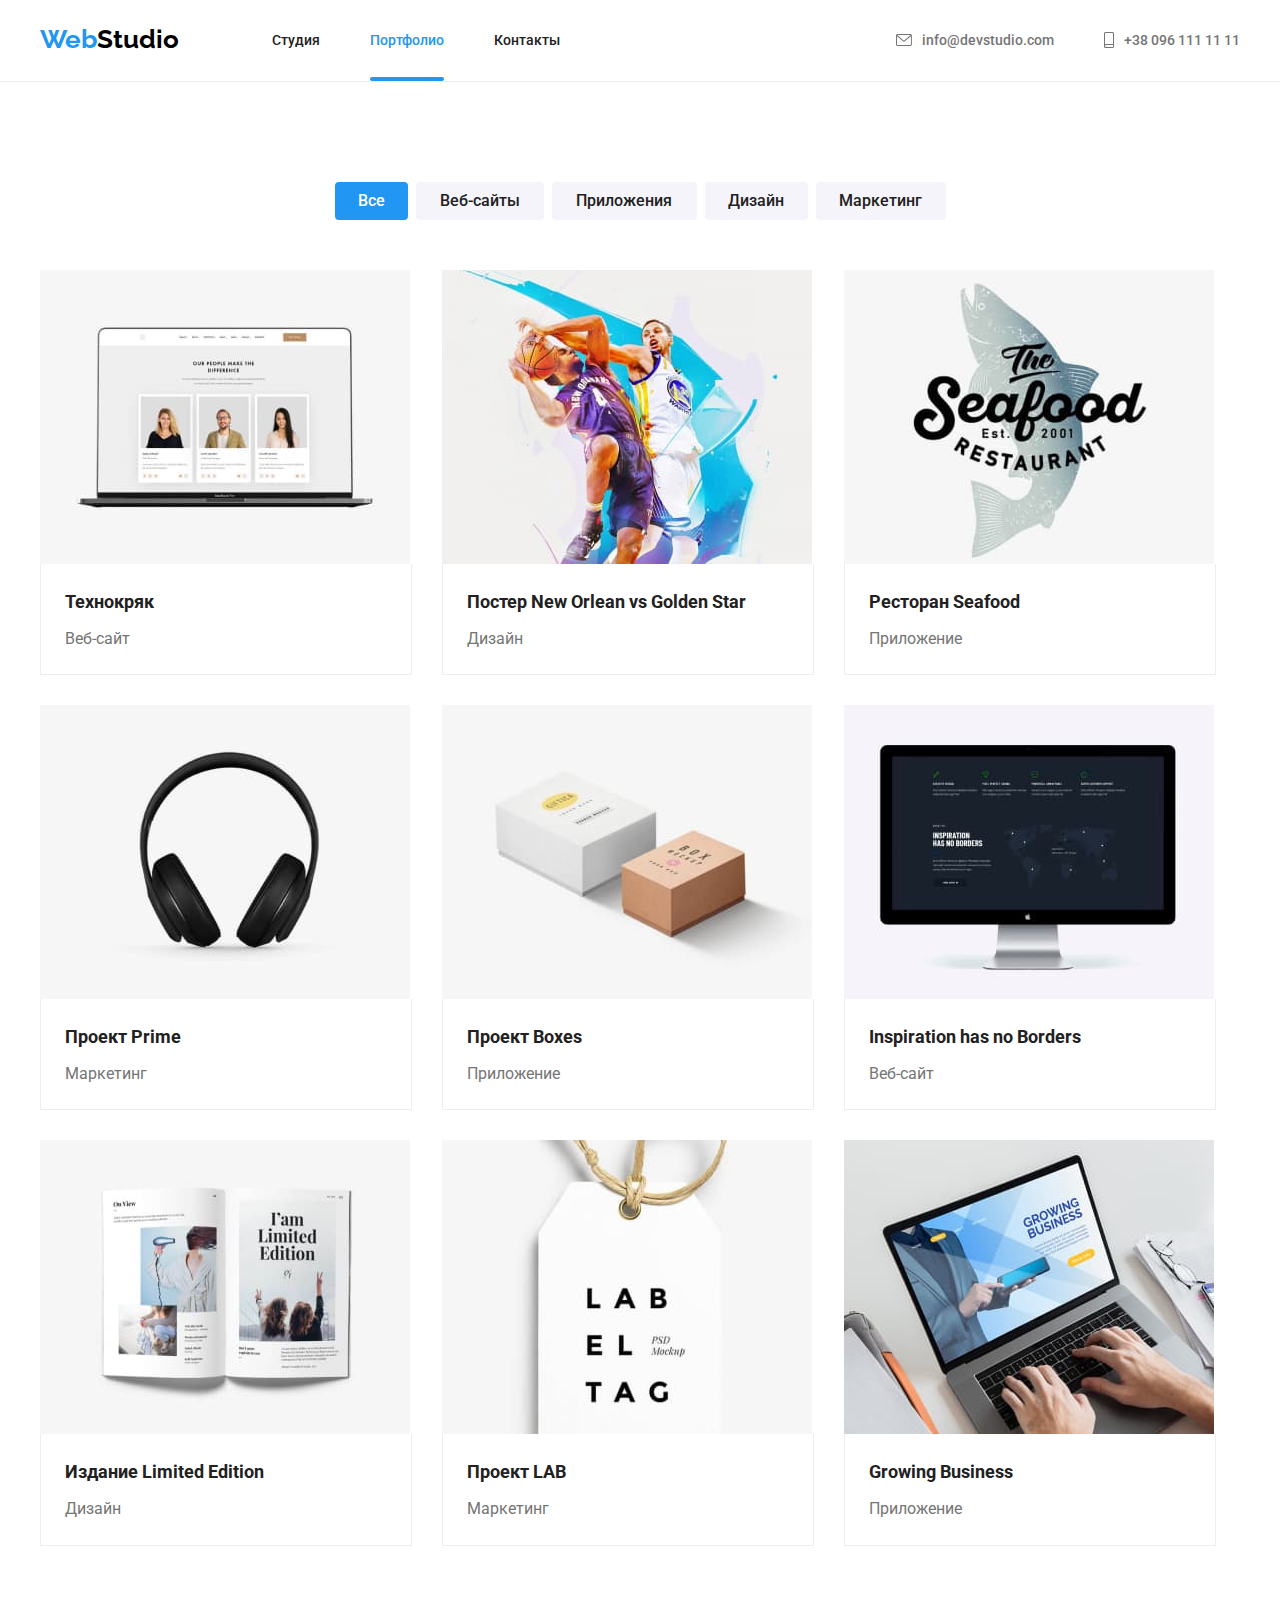
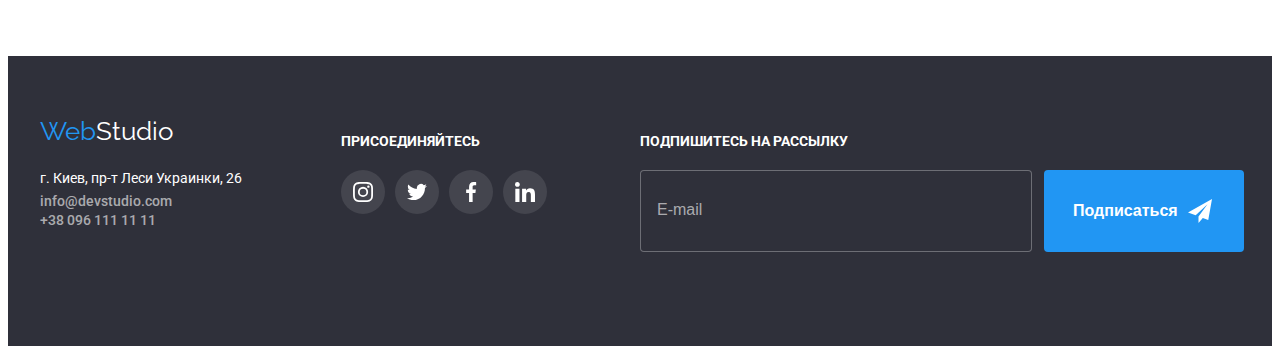
==== portfolio.html @ bb305154 "Initial commit" ====
<!DOCTYPE html>
<html lang="ru">

<head>
    <meta charset="UTF-8">
    <meta http-equiv="X-UA-Compatible" content="IE=edge">
    <meta name="viewport" content="width=device-width, initial-scale=1.0">
    <title>portfolio</title>
    <link rel="preconnect" href="https://fonts.googleapis.com">
    <link rel="preconnect" href="https://fonts.gstatic.com" crossorigin>
    <link
        href="https://fonts.googleapis.com/css2?family=Raleway:wght@700&family=Roboto:wght@400;500;700;900&display=swap"
        rel="stylesheet">
    <link rel="stylesheet" href="https://cdnjs.cloudflare.com/ajax/libs/modern-normalize/1.1.0/modern-normalize.min.css"
    integrity="sha512-wpPYUAdjBVSE4KJnH1VR1HeZfpl1ub8YT/NKx4PuQ5NmX2tKuGu6U/JRp5y+Y8XG2tV+wKQpNHVUX03MfMFn9Q=="
    crossorigin="anonymous" referrerpolicy="no-referrer" />
    <link rel="stylesheet" href="./css/style.css">
</head>


<body>
    <!--Шапка сайта-->
    <header class="heder-line">
        <div class="container header">
            <nav class="nav">
                <a href="index.html" class="logo" lang="en">Web<span class="text-logo">Studio</span></a>
                <ul class="site-nav list">
                    <li class="site"> <a href="./index.html" class="link-site ">Студия</a></li>
                    <li class="site"> <a href="./portfolio.html" class="link-site current">Портфолио</a></li>
                    <li class="site"> <a href="./contact.html" class="link-site">Контакты</a></li>
                </ul>
            </nav>

            <ul class="auth-nav list">
                <li class="site">
                    <a href="mailto:info@devstudio.com" class="link-auth">
                        <svg class="mail-icon" width="16" height="12">
                            <use href="./img/sprite.svg#icon-envelope"></use>
                        </svg> info@devstudio.com
                    </a>
                </li>

                <li class="site">
                    <a href="tell:+380961111111" class="link-auth">
                        <svg class="tell-icon" width="10" height="16">
                            <use href="./img/sprite.svg#icon-smartphone"></use>
                        </svg>
                        +38 096 111 11 11
                    </a>
                </li>
            </ul>
        </div>
    </header>

    <!--Портфолио--> 
    
        <section class=" portfolio">
            <div class="container">
            <h1 hidden>Портфолио</h1>
        
            <!--Фильтр-->
            <ul class="filter">
                <li class="filter-button"><button type="button" class="button-all current">Все</button></li>
                <li class="filter-button"><button type="button" class="button-site">Веб-сайты</button></li>
                <li class="filter-button"><button type="button" class="button-app">Приложения</button></li>
                <li class="filter-button"><button type="button" class="button-desighn">Дизайн</button></li>
                <li class="filter-button"><button type="button" class="button-marketing">Маркетинг</button></li>
            </ul>
            <!--Сайты-->
            <ul class="cards">

                <li class="cards-item">
                    <a href="" class="cards-link">
                        <div class="image-box">
                            <img src="img/img1.jpg" alt="img1" width="370" height="294">
                            <div class="cards-content">
                                <p class="cards-text">Ресурс предлагает комплексные предложения с разным уровнем функционала и сервисов. Все это позволит посетителю получить
                                исчерпывающие сведения о компании или частном лице</p>
                            </div>
                        </div>
                        
                        <div class="border">
                            <div class="text-portfolio">
                                <h2 class="name-portfolio">Технокряк</h2>
                                <p class="work-portfolio">Веб-сайт</p>
                            </div>
                        </div>
                    </a>
                </li>
        
                <li class="cards-item">
                    <a href="" class="cards-link">
                        <div class="image-box">
                            <img src="img/img2.jpg" alt="img2" width="370" height="294">
                            <div class="cards-content">
                                <p class="cards-text">Ресурс предлагает комплексные предложения с разным уровнем функционала и сервисов. Все это позволит посетителю получить
                                исчерпывающие сведения о компании или частном лице.</p>
                            </div>
                        </div>
                        
                        <div class="border">
                            <div class="text-portfolio">
                                <h2 class="name-portfolio">Постер <span lang="en">New Orlean vs Golden Star</span></h2>
                                <p class="work-portfolio">Дизайн</p>
                            </div>
                        </div>
                    </a>
                </li>
        
                <li class="cards-item">
                    <a href="" class="cards-link">
                        <div class="image-box">
                            <img src="img/img3.jpg" alt="img3" width="370" height="294">
                            <div class="cards-content">
                                <p class="cards-text">Ресурс предлагает комплексные предложения с разным уровнем функционала и сервисов. Все это позволит посетителю получить
                                исчерпывающие сведения о компании или частном лице.</p>
                            </div>
                        </div>
                        
                        <div class="border">
                            <div class="text-portfolio">
                                <h2 class="name-portfolio">Ресторан <span lang="en">Seafood</span> </h2>
                                <p class="work-portfolio">Приложение</p>
                            </div>
                        </div>
                    </a>
                </li>
        
                <li class="cards-item">
                    <a href="" class="cards-link">
                        <div class="image-box">
                            <img src="img/img4.jpg" alt="img4" width="370" height="294">
                            <div class="cards-content">
                                <p class="cards-text">Ресурс предлагает комплексные предложения с разным уровнем функционала и сервисов. Все это позволит посетителю получить
                                исчерпывающие сведения о компании или частном лице.</p>
                            </div>
                        </div>
                        
                        <div class="border">
                            <div class="text-portfolio">
                                <h2 class="name-portfolio">Проект <span lang="en">Prime</span> </h2>
                                <p class="work-portfolio">Маркетинг</p>
                            </div>
                        </div>
                    </a>
                </li>
        
                <li class="cards-item">
                    <a href="" class="cards-link">
                        <div class="image-box">
                            <img src="img/img5.jpg" alt="img5" width="370" height="294">
                            <div class="cards-content">
                                <p class="cards-text">Ресурс предлагает комплексные предложения с разным уровнем функционала и сервисов. Все это позволит посетителю получить
                                исчерпывающие сведения о компании или частном лице.</p>
                            </div>
                        </div>
                        
                        <div class="border">
                            <div class="text-portfolio">
                                <h2 class="name-portfolio">Проект <span lang="en">Boxes</span> </h2>
                                <p class="work-portfolio">Приложение</p>
                            </div>
                        </div>
                    </a>
                </li>
        
                <li class="cards-item">
                    <a href="" class="cards-link">
                        <div class="image-box">
                            <img src="img/img6.jpg" alt="img6" width="370" height="294">
                            <div class="cards-content">
                                <p class="cards-text">Ресурс предлагает комплексные предложения с разным уровнем функционала и сервисов. Все это позволит посетителю получить
                                исчерпывающие сведения о компании или частном лице.</p>
                            </div>
                        </div>
                        
                        <div class="border">
                            <div class="text-portfolio">
                                <h2 class="name-portfolio" lang="en">Inspiration has no Borders</h2>
                                <p class="work-portfolio">Веб-сайт</p>
                            </div>
                        </div>
                    </a>
                </li>
        
                <li class="cards-item">
                    <a href="" class="cards-link">
                        <div class="image-box">
                            <img src="img/img7.jpg" alt="img7" width="370" height="294">
                            <div class="cards-content">
                                <p class="cards-text">Ресурс предлагает комплексные предложения с разным уровнем функционала и сервисов. Все это позволит посетителю получить
                                исчерпывающие сведения о компании или частном лице.</p>
                            </div>
                        </div>
                        
                        <div class="border">
                            <div class="text-portfolio">
                                <h2 class="name-portfolio">Издание <span lang="en">Limited Edition</span> </h2>
                                <p class="work-portfolio">Дизайн</p>
                            </div>
                        </div>
                    </a>
                </li>
        
                <li class="cards-item">
                    <a href="" class="cards-link">
                        <div class="image-box">
                            <img src="img/img8.jpg" alt="img8" width="370" height="294">
                            <div class="cards-content">
                                <p class="cards-text">Ресурс предлагает комплексные предложения с разным уровнем функционала и сервисов. Все это позволит посетителю получить
                                исчерпывающие сведения о компании или частном лице.</p>
                            </div>
                        </div>
                        
                        <div class="border">
                            <div class="text-portfolio">
                                <h2 class="name-portfolio">Проект <span lang="en">LAB</span></h2>
                                <p class="work-portfolio">Маркетинг</p>
                            </div>
                        </div>
                    </a>
                </li>
        
                <li class="cards-item">
                    <a href="" class="cards-link">
                        <div class="image-box">
                            <img src="img/img9.jpg" alt="img9" width="370" height="294">
                            <div class="cards-content">
                                <p class="cards-text">Ресурс предлагает комплексные предложения с разным уровнем функционала и сервисов. Все это позволит посетителю получить
                                исчерпывающие сведения о компании или частном лице.</p>
                            </div>
                        </div>
                        
                        <div class="border">
                            <div class="text-portfolio">
                                <h2 class="name-portfolio" lang="en">Growing Business</h2>
                                <p class="work-portfolio">Приложение</p>
                            </div>
                        </div>
                    </a>
                </li>

            </ul>
            
            </div>
        </section>
    
    


    <!--Футер-->
    <footer class="footer">
        <div class="container footer-element">
    
            <div>
                <a href="index.html" class="logo-footer" lang="en">Web<span class="text-logo2">Studio</span></a>
    
                <address class="addres">
                    <p class="address-text">г. Киев, пр-т Леси Украинки, 26</p>
                    <ul class="addres-link">
                        <li class="link-mail">
                            <a href="mailto:info@devstudio.com" class="link-footer">info@devstudio.com</a>
                        </li>
                        <li class="link-tell">
                            <a href="tell:+380961111111" class="link-footer">+38 096 111 11 11</a>
                        </li>
                    </ul>
                </address>
            </div>
    
            <div class="footer-box">
    
                <h2 class="Box-title">ПРИСОЕДИНЯЙТЕСЬ</h2>
    
                <ul class="footer-list">
    
                    <li class="footer-element">
                        <a href="" class="box-link">
                            <svg class="icon-box" width="20" height="20">
                                <use href="./img/sprite.svg#icon-instagram"></use>
                            </svg>
                        </a>
                    </li>
    
                    <li class="footer-element">
                        <a href="" class="box-link">
                            <svg class="icon-box" width="20" height="20">
                                <use href="./img/sprite.svg#icon-twitter"></use>
                            </svg>
                        </a>
                    </li>
    
                    <li class="footer-element">
                        <a href="" class="box-link">
                            <svg class="icon-box" width="20" height="20">
                                <use href="./img/sprite.svg#icon-facebook"></use>
                            </svg>
                        </a>
                    </li>
    
                    <li class="footer-element">
                        <a href="" class="box-link">
                            <svg class="icon-box" width="20" height="20">
                                <use href="./img/sprite.svg#icon-linkedin"></use>
                            </svg>
                        </a>
                    </li>
    
                </ul>
    
            </div>
    
            <div class="footer-subscription">
                <h2 class="subscription-title">ПОДПИШИТЕСЬ НА РАССЫЛКУ</h2>
                <div class="subscription-email">
                    <input type="text" name="email" placeholder="E-mail" class="subscription-input">
                    <button type="button" class="subscription-button">Подписаться
                        <svg class="subscription-icon" width="24" height="24">
                            <use href="./img/sprite2.svg#icon-icon-send"></use>
                        </svg>
                    </button>
                </div>
    
            </div>
    
        </div>
    
    
    </footer>
</body>

</html>
---- css/style.css ----
:root {
    --primary-text-color: #212121;
    --text-color: #757575;
    --accent-color: #2196F3;
    --primari-white-color: #ffffff;
}


body {
    background-color: var(--primari-white-color);
    font-family: 'Roboto', sans-serif;
    padding-top: 80px;
}

li {
    list-style-type: none;
}

a {
    text-decoration: none;
}

.list {
    padding: 0px;
    margin: 0px;
}

/*Шапка сайта*/

.heder-line {
    position: fixed;
    width: 100%;
    background-color: #ffffff;
    border-bottom: 1px solid #ECECEC;
    top: 0px;
    left: 0px;
z-index: 9;
}

.header {
    display: flex;
    align-items: center;
    
}

.nav {
    display: flex;
}

.logo {
    color: var(--accent-color);
    font-family: 'Raleway', sans-serif;
    font-weight: 700;
    font-size: 26px;
    line-height: 1.2;
    padding-top: 24px;
    padding-bottom: 25px;
    }

.text-logo {
    color: black;
}



.site-nav .link-site.current {
    color: var(--accent-color);
}

.site-nav .current::after {
    content:"";
    position: absolute;
    display: block;
    width: 100%;
    height: 4px;
    background-color: var(--accent-color);
    border-radius: 2px;
    left: 0px;
    bottom: 0px;
}

.site {
    position: relative;
}

.site-nav {
    display: flex;
    margin-left: 93px;
}

.site-nav .site + .site {
    margin-left: 50px;
}

.link-auth:hover,
.link-site:hover {
    color: var(--accent-color);
    fill: #2196F3;

}


.link-site:focus,
.link-auth:focus {
    color: var(--accent-color);
    fill: #2196F3;
}

.link-site {
    display: block;
    color: var(--primary-text-color);
    font-weight: 500;
    font-size: 14px;
    line-height: 1.2;
    padding-top: 32px;
    padding-bottom: 32px;
    transition-property: color, fill;
    transition-duration: 250ms;
    transition-timing-function: cubic-bezier(0.4, 0, 0.2, 1);


}

.auth-nav {
    display: flex;
    margin-left: auto;
}

.auth-nav .site + .site {
    margin-left: 50px;
}

.mail-icon {
    margin-right: 10px; 
    fill: currentColor;
}

.tell-icon {
    margin-right: 10px;
    fill: currentColor;
}


.link-auth {
    display: inline-flex;
    align-items: center;
    color: var(--text-color);
    font-weight: 500;
    font-size: 14px;
    line-height: 1.2;
    padding-top: 32px;
    padding-bottom: 32px;
    fill: #757575;
    transition-property: color;
    transition-duration: 250ms;
    transition-timing-function: cubic-bezier(0.4, 0, 0.2, 1);
}

.container {
    margin-left: auto;
    margin-right: auto;
    width: 1200px;
    padding-left: 15px;
    padding-right: 15px;
}

/*Герои*/
.hero {
    background-color: #2F303A;
    text-align: center;
    padding-top: 200px;
    padding-bottom: 200px;
    max-width: 1600px;
    height: 600px;
    margin-left: auto;
    margin-right: auto;
    background-image: linear-gradient(to right,
    rgba(47, 48, 58, 0.4), 
    rgba(47, 48, 58, 0.4) ) , 
    url(../img/Img.jpg);
    transition-property: box-shadow;
    transition-duration: 250ms;
    transition-timing-function: cubic-bezier(0.4, 0, 0.2, 1);
}

.hero:hover {
    box-shadow:0px 4px 4px rgba(0, 0, 0, 0.25);
}

.hero-text {
    margin-top: 0px;
    margin-bottom: 30px;
    color: var(--primari-white-color);
    font-weight: 900;
    font-size: 44px;
    line-height: 1.4;
    
}

.button-hero {
    background-color: var(--accent-color);
    color: var(--primari-white-color);
    font-family: inherit;
    font-weight: 700;
    font-size: 16px;
    line-height: 1.2;
    cursor: pointer;
    padding: 10px 32px;
    border-radius: 4px;
    text-align: center;
    border: none;
    min-width: 200px;
    transition-property: background-color;
    transition-duration: 250ms;
    transition-timing-function: cubic-bezier(0.4, 0, 0.2, 1);
}

.button-hero:hover,
.button-hero:focus {
    background-color: #188CE8;
}


/*Преимущества*/

.section {
    padding-top: 94px;
    padding-bottom: 94px;
}

.element-icon {
    width: 270px;
    height: 120px;
    margin-bottom: 30px;
    background-color: #F5F4FA;
    display: flex;
    justify-content: center;
    align-items: center;
}



.benefits-list > .element+.element {
margin-left: 30px;
}




.benefits-list {
    margin-top: 0px;
    display: flex;
    padding-inline-start: 0px;
        
}



.benefits-title {
    margin-top: 0px;
    margin-bottom: 10px;
    color: var(--primary-text-color);
    font-weight: 700;
    font-size: 14px;
    line-height: 1.2;
}

.benefits-text {
    margin-top: 0px;
    margin-bottom: 0px;
    color: var(--text-color);
    font-weight: 400;
    font-size: 14px;
    line-height: 1.7;
}

/*Примеры работ*/

.section-work {
    padding-bottom: 94px;
}

.work {
    margin-top: 0px;
    margin-bottom: 50px;
    color: var(--primary-text-color);
    font-weight: 700;
    font-size: 36px;
    line-height: 1.2;
    text-align: center;
    
}

.work-list {
    display: flex;
    margin-top: 0px;
    margin-bottom: 0px;
    padding-inline-start: 0px;
}

.work-list > .foto + .foto {
    margin-left: 30px;
}

.foto {
    position: relative;
}

.foto-title {
    position: absolute;
    left: 0px;
    bottom: 0px;
    width: 100%;
    height: 70px;
    padding-top: 27px;
    padding-bottom: 27px;
    background: rgba(47, 48, 58, 0.8);
    
}

.name-foto {
    font-weight: 700;
    font-size: 14px;
    line-height: 1.14;
    text-align: center;
    color: #ffffff;
    margin: 0px;
}

.image {
    display: block;
}

/*Команда*/
.team {
    background-color: #F5F4FA;
    
}


.team-album {
    display: flex;
    padding-inline-start: 0px;
    margin-top: 0px;
    margin-bottom: 0px;
    
}

.team-album > .team-list + .team-list {
    margin-left: 30px;
}

.team-list {
    background-color: var(--primari-white-color);
    text-align: center;
    width: 270px;
    border-radius: 0px 0px 4px 4px;
    box-shadow: 0px 1px 3px 0px rgba(0, 0, 0, 0.12), 
    0px 1px 1px 0px rgba(0, 0, 0, 0.14), 0px 2px 1px 0px rgba(0, 0, 0, 0.2);
    
}

.team-title {
    color: var(--primary-text-color);
    font-weight: 700;
    font-size: 36px;
    line-height: 1.2;
    text-align: center;
    margin-top: 0px;
    margin-bottom: 50px;
   
    
}

.portret {
    display: block;
}

.team-info {
    padding-top: 30px;
    padding-bottom: 30px;
}

.name-title {
    color: var(--primary-text-color);
    font-weight: 500;
    font-size: 16px;
    line-height: 1.2;
    margin-top: 0px;
    margin-bottom: 10px;
}

.position {
    color: var(--text-color);
    font-weight: 400;
    font-size: 16px;
    line-height: 1.2;
    margin-top: 0px;
    margin-bottom: 16px;
    
}

.team-icon-list {
    display: flex;
    padding: 0px;
    margin: 0px 32px 0px 32px;
}

.team-icon-list .team-icon + .team-icon {
    margin-left: 10px;
}

.team-icon {
   
   
}

.team-link {
    display: flex;
    margin: 0px;
    background-color: #FFFFFF;
    fill: #AFB1B8;
    width: 44px;
    height: 44px;
    justify-content: center;
    align-items: center;
    border-radius: 50%;
    transition-property: background-color, fill;
    transition-duration: 250ms;
    transition-timing-function: cubic-bezier(0.4, 0, 0.2, 1);
}

.team-link:hover,
.team-link:focus {
    background-color: var(--accent-color);
    fill: #FFFFFF;
}

.social-icon {
    display: flex;
    margin: 0px;
    padding: 0px;
}

/*Clients*/

.clients {
    padding-top: 94px;
    padding-bottom: 94px;

}

.clients-tile {
    color: var(--primary-text-color);
    font-weight: 700;
    font-size: 36px;
    line-height: 1.2;
    text-align: center;
    margin-top: 0px;
    margin-bottom: 50px;

}

.clients-list {
    display: flex;
    padding-inline-start:0px;
    margin-bottom: 0px;


}

.clients-element {
    display: flex;
    width: 170px;
    height: 92px;
    
}

.clients-list .clients-element + .clients-element {
    margin-left: 30px;
}

.clients-link {
    width: 100%;
    height: 100%;
    display: flex;
    justify-content: center;
    align-items: center;
    margin: 0px;
    border: 1px solid rgba(175, 177, 184, 1);
    border-radius: 4px;
    fill: #AFB1B8;
    transition-property: border, fill;
    transition-duration: 250ms;
    transition-timing-function: cubic-bezier(0.4, 0, 0.2, 1);
} 

.clients-link:hover,
.clients-link:focus {
    border: 1px solid rgba(33, 150, 243, 1);
    fill: #2196F3;
}

.clients-icon {
}

/*Футер*/
.footer {
    background-color: #2F303A;
    padding-top: 60px;
    padding-bottom: 60px;   
}

.footer-element {
    display: flex;
}

.link-footer:hover,
.link-footer:focus {
    color: var(--accent-color);
}

.logo-footer {
    display: flex;
    color: var(--accent-color);
    font-family: 'Raleway', sans-serif;
    font-weight: 400;
    font-size: 26px;
    line-height: 1.2;
    margin-bottom: 20px;
}

.text-logo2 {
    color: #FFFFFF;
}

.addres{
font-style: inherit;
width: 231px;
}

.address-text {
    color: var(--primari-white-color);
    font-style: normal;
    font-weight: 400;
    font-size: 14px;
    line-height: 1.7;
    margin-top: 0px;
    margin-bottom: 0px;
}

.addres-link {
    padding-left: 0px;
    margin: 0px;
}

.link-mail {
   
    margin-bottom: 0px;
    margin-top: 0px;
    margin-bottom: 0px;
}

.link-tell {
    padding-top: 0px;
    margin-bottom: 0px;
}

.link-footer {
    color: rgba(255, 255, 255, 0.6);
    font-weight: 500;
    font-size: 14px;
    line-height: 1.2;
    padding-top: 9px;
    transition-property: color;
    transition-duration: 250ms;
    transition-timing-function: cubic-bezier(0.4, 0, 0.2, 1);
}

.footer-box {
    
    margin-left: 70px;
    padding-top: 18px;
    padding-bottom: 34px;
}

.Box-title {
    display: flex;
    color: #ffffff;
    font-weight: 700;
    font-size: 14px;
    line-height: 1.14;
    margin-top: 0px;
    margin-bottom: 20px;

    
}

.footer-list {
    display: flex;
    padding-inline-start: 0px;
      margin: 0px;    
}

.footer-list .footer-element +.footer-element {
    margin-left: 10px;
}

.box-link {
    width: 44px;
    height: 44px;
    display: flex;
    justify-content: center;
    align-items: center;
    margin: 0px;
    background-color: rgba(255, 255, 255, 0.1);;
    fill: #ffffff;
    border-radius: 50%;
    transition-property: background-color, fill;
    transition-duration: 250ms;
    transition-timing-function: cubic-bezier(0.4, 0, 0.2, 1);
}

.box-link:hover,
.box-link:focus {
    background-color: #2196F3;
}

.icon-box {
    fill: #ffffff;
}

.footer-subscription {
    margin-left: 93px;
    padding-top: 18px;
    padding-bottom: 34px;
    width: 570px;
}

.subscription-email input::placeholder {
    font-weight: 400;
    font-size: 16px;
    line-height: 1.25;
    color: rgba(255, 255, 255, 0.6);
}
.subscription-title {
    display: flex;
    font-weight: 700;
    font-size: 14px;
    line-height: 1.14;
    margin-top: 0px;
    margin-bottom: 20px;
    color: #ffffff;

}

.subscription-email {
    display: inline-flex;
}

.subscription-input {
    display: inline-flex;
    width: 358px;
    height: 50px;
    padding: 15px 16px;
    cursor: pointer;
    background-color: #2F303A;
    color: rgba(255, 255, 255, 0.6);
    border: 1px solid rgba(255, 255, 255, 0.3);
    border-radius: 4px;
}

.subscription-button {
    display: inline-flex;
    align-items: center;
    font-weight: 700;
    font-size: 16px;
    line-height: 1.87;
    text-align: center;
    min-width: 200px;
    cursor: pointer;
    color: #ffffff;
    background: #2196F3;
    padding: 10px 28px 10px 29px;
    border-radius: 4px;
    border: none;
    margin-left: 12px;
}

.subscription-icon {
    align-items: center;
    padding: 0px;
    margin: 0px;
    margin-left: 10px;
}

/*Портфолио фильтр*/

.portfolio {
    padding-top: 94px;
    padding-bottom: 94px;
}

.filter {
    display: flex;
    margin-top: 0px;
    margin-bottom: 50px;
    justify-content: center;
    padding-inline-start: 0px;
}

.filter button {
    font-family: inherit;
    font-weight: 500;
    font-size: 16px;
    line-height: 1.6;
    color: var(--primary-text-color);
    background-color: #F5F4FA;
    cursor: pointer;
    padding: 6px 22px;
    border-radius: 4px;
    display: inline-block;
    text-align: center;
    border: none;
    margin-bottom: 0px;
    transition-property: background-color, color, box-shadow;
    transition-duration: 250ms;
    transition-timing-function: cubic-bezier(0.4, 0, 0.2, 1);
}

.filter > .filter-button + .filter-button {
    margin-left: 8px;
}

.filter .current {
    background-color: var(--accent-color);
    color: var(--primari-white-color);
}

.filter button:hover,
.filter button:focus {
    background-color: var(--accent-color);
    color: var(--primari-white-color);
    box-shadow:0px 4px 4px rgba(0, 0, 0, 0.25);
}

.button-all {
    min-width: 73px;
}

.button-site {
    min-width: 128px;
}

.button-app {
    min-width: 145px;
}

.button-desighn {
    min-width: 103px;
}

.button-marketing {
    min-width: 130px;
}

/*Сайты*/

.cards {
    display: flex;
    flex-wrap: wrap;
    margin-top: 0px;
    padding-inline-start: 0px;
    
}

.image-box {
    position: relative;
    overflow: hidden;
}


.image-box::before {
    content: '';
    display: flex;
    position: absolute;
    left: 0px;
    top: 294px;
    width: 370px;
    height: 294px;
    background: rgba(33, 150, 243, 0.9);
    transition: transform 250ms cubic-bezier(0.4, 0, 0.2, 1);
}

.cards-item:hover ::before,
.cards-item:hover .cards-content {
    
    transform: translateY(-294px);
}



.cards-content {
    position: absolute;
    width: 322px;
    height: 168px;
    left: 24px;
    top: 357px;
    transition: transform 250ms cubic-bezier(0.4, 0, 0.2, 1);
}

.cards-text {
    font-weight: 400;
    font-size: 18px;
    line-height: 1.55;
    color: #ffffff;
    margin: 0px;
}

.cards-item img {
    display: block;
}

.cards-item {
    
    margin-bottom: 30px;
    margin-right: 30px;
    transition-property: opacity, box-shadow;
    transition-duration: 250ms;
    transition-timing-function: cubic-bezier(0.4, 0, 0.2, 1);
    
}



.cards-item:hover {
    box-shadow:0px 4px 4px rgba(0, 0, 0, 0.25);
}



.cards-item:nth-child(3n) {
    margin-right: 0px;
}

.cards-item:nth-last-child(-n + 3){
    margin-bottom: 0px;
}

.text-portfolio {
    padding: 20px 24px;
    
   
}

.name-portfolio {
    font-weight: 700;
    font-size: 18px;
    line-height: 2;
    color: var(--primary-text-color);
    margin-top: 0px;
    margin-bottom: 4px;
}

.work-portfolio {
    font-weight: 400;
    font-size: 16px;
    line-height: 1.9;
    color: var(--text-color);
    margin-top: 0px;
    margin-bottom: 0px;
}

.border {
    width: 370px;
    border-left: 1px solid rgba(238, 238, 238, 1);
    border-right: 1px solid rgba(238, 238, 238, 1);
    border-bottom: 1px solid rgba(238, 238, 238, 1);
}   

/*backdrop*/
.backdrop {
    position: fixed;
    top: 0px;
    left: 0px;
    width: 100%;
    height: 100%;
    z-index: 10;
    background: rgba(0, 0, 0, 0.2);
    transition-property: opacity, box-shadow;
    transition-duration: 250ms;
    transition-timing-function: cubic-bezier(0.4, 0, 0.2, 1);
}

.modal {
    position:relative;
    width: 528px;
    height: 581px;
    top: 50%;
    left: 50%;
    transform: translate(-50%, -50%);
    background-color: #ffffff;
    border-radius: 4px;
    box-shadow: 0px 1px 3px rgba(0, 0, 0, 0.12), 0px 1px 1px rgba(0, 0, 0, 0.14), 0px 2px 1px rgba(0, 0, 0, 0.2);
}

.modal-btn {
    display: flex;
    justify-content: center;
    align-items: center;
    position: absolute;
    top: 8px;
    right: 8px;
    width: 30px;
    height: 30px;
    background: #FFFFFF;
    border: 1px solid rgba(0, 0, 0, 0.1);
    border-radius: 50%;
    padding: 0;
    cursor: pointer;
    fill: #000000;
    
}

.icon-close {
    transition-property: fill;
    transition-duration: 250ms;
    transition-timing-function: cubic-bezier(0.4, 0, 0.2, 1);
}

.icon-close:hover {
    fill: #188CE8;
}

.is-hidden {
    opacity: 0;
    pointer-events: none;
}

.js-speaker-form {
}

.form {
    width: 100%;
    height: 100%;
    padding: 40px;
}

.form-title {
    font-weight: 700;
    font-size: 20px;
    line-height: 1.15;
    text-align: center;
    margin-top: 0px;
    margin-bottom: 12px;
}

.form-field {
    display: flex;
    position: relative;
    flex-direction: column;
    
    margin-bottom: 10px;
    fill: #000000;
    transition: transform 250ms cubic-bezier(0.4, 0, 0.2, 1);

    font-weight: 400;
    font-size: 12px;
    line-height: 1.16;
    color: #757575;
    

}

.form-input {
    display: flex;
    margin-top: 4px;
    padding: 12px 12px 12px 42px;
    height: 40px;
    border: 1px solid rgba(33, 33, 33, 0.2);
    border-radius: 4px;
    cursor: pointer;  
}


.form-input:focus,
.form-texterea:focus {
    outline: 1px solid #2196F3;
}

.icon-form {
    position: absolute;
    top: 28px;
    right: 12px;
    bottom: 11px;
    left: 12px;
}

.form-input:focus + .icon-form {
    fill: #2196F3;
}

.form-texterea {
    border: 1px solid rgba(33, 33, 33, 0.2);
    border-radius: 4px;
    resize: none;
    width: 448px;
    height: 120px;
    padding: 12px 16px;
    margin-top: 4px;
    cursor: pointer;
}

textarea::placeholder {
    font-weight: 400;
    font-size: 12px;
    line-height: 1.16;
    color: rgba(117, 117, 117, 0.5);
}

.policy {
    display: flex;
    margin: 20px 0px 30px 0px;
}



.agree {
    display: flex;
    align-items: center;
    font-weight: 400;
     font-size: 14px;
    line-height: 1.71;
    color: #757575;
    padding-left: 12px;
}



.input-agree {
    position: absolute;
    width: 1px;
    height: 1px;
    margin: -1px;
    border: 0;
    padding: 0px;
    clip: rect(0 0 0 0);
    overflow: hidden;
}

.input-agree:checked + .icon-agree {
    background-color: #2196F3;
    background-image: url(../img/icon-check.svg);
    background-size: contain;
    background-origin: border-box;
    border-color: #2196F3;
}

.icon-agree {
    display: inline-block;
    width: 16px;
    height: 15px;
    border: 2px solid #000000;
    border-radius: 3px;
    margin-right: 7px;
}

.contract-link{
    font-weight: 400;
    font-size: 14px;
    line-height: 1.71;
    text-decoration-line: underline;
    color: #2196F3;
    margin-left: 5px;
}

.button-form {
    font-family: inherit;
    font-weight: 700;
    font-size: 16px;
    line-height: 1.87;
    display: flex;
    margin-left: auto;
    margin-right: auto;
    padding: 10px 55px 10px 56px;
    cursor: pointer;
    max-width: 200px;
    color: #FFFFFF;
    background: #188CE8;
    filter: drop-shadow(0px 4px 4px rgba(0, 0, 0, 0.25));
    border: none;
    border-radius: 4px;
    transition-property: background-color, color, box-shadow;
    transition-duration: 250ms;
    transition-timing-function: cubic-bezier(0.4, 0, 0.2, 1);
}

.button-form:hover {
    box-shadow: 0px 4px 4px rgba(0, 0, 0, 0.15);
}
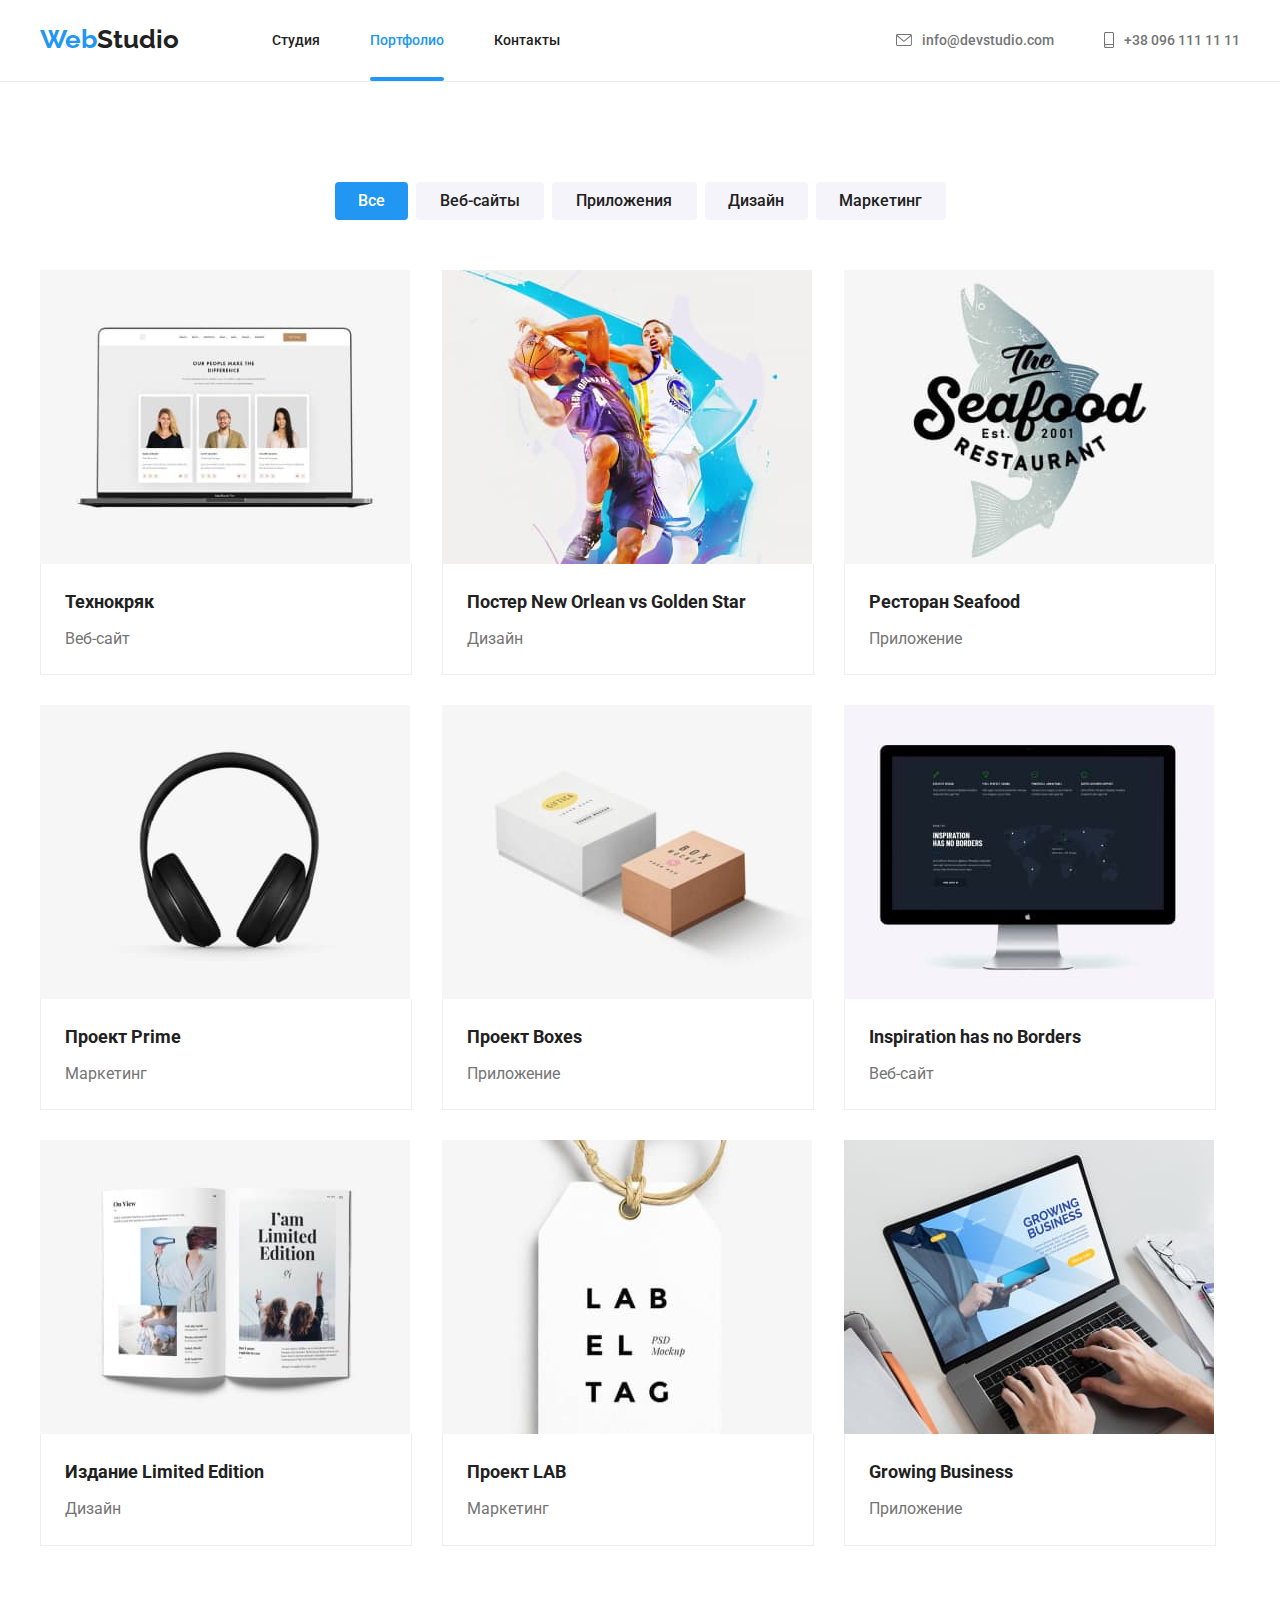
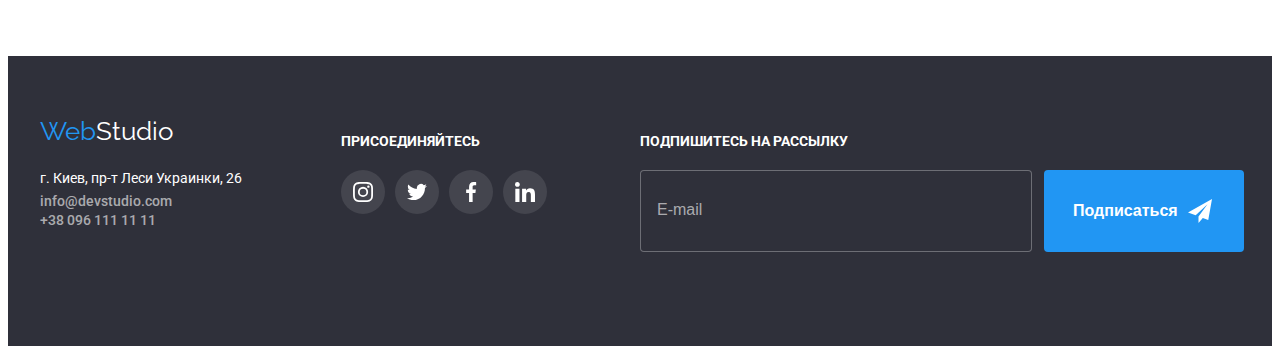
==== commit e4683a9c: "add saas" ====
--- a/portfolio.html
+++ b/portfolio.html
@@ -14,41 +14,41 @@
     <link rel="stylesheet" href="https://cdnjs.cloudflare.com/ajax/libs/modern-normalize/1.1.0/modern-normalize.min.css"
     integrity="sha512-wpPYUAdjBVSE4KJnH1VR1HeZfpl1ub8YT/NKx4PuQ5NmX2tKuGu6U/JRp5y+Y8XG2tV+wKQpNHVUX03MfMFn9Q=="
     crossorigin="anonymous" referrerpolicy="no-referrer" />
-    <link rel="stylesheet" href="./css/style.css">
+    <link rel="stylesheet" href="./css/main.min.css">
 </head>
 
 
 <body>
     <!--Шапка сайта-->
-    <header class="heder-line">
-        <div class="container header">
-            <nav class="nav">
-                <a href="index.html" class="logo" lang="en">Web<span class="text-logo">Studio</span></a>
-                <ul class="site-nav list">
-                    <li class="site"> <a href="./index.html" class="link-site ">Студия</a></li>
-                    <li class="site"> <a href="./portfolio.html" class="link-site current">Портфолио</a></li>
-                    <li class="site"> <a href="./contact.html" class="link-site">Контакты</a></li>
+    <header class="header header__line">
+        <div class="container header__box">
+            <nav class="header__nav">
+                <a href="index.html" class="header__logo" lang="en">Web<span class="header__text-logo">Studio</span></a>
+                <ul class="header__list">
+                    <li class="header__site"> <a href="./index.html" class="header__site-link ">Студия</a></li>
+                    <li class="header__site"> <a href="./portfolio.html" class="header__site-link current">Портфолио</a></li>
+                    <li class="header__site"> <a href="./contact.html" class="header__site-link">Контакты</a></li>
                 </ul>
             </nav>
-
-            <ul class="auth-nav list">
-                <li class="site">
-                    <a href="mailto:info@devstudio.com" class="link-auth">
-                        <svg class="mail-icon" width="16" height="12">
+    
+            <ul class="header__contact">
+                <li class="header__site">
+                    <a href="mailto:info@devstudio.com" class="header__link-auth">
+                        <svg class="header__mail-icon" width="16" height="12">
                             <use href="./img/sprite.svg#icon-envelope"></use>
                         </svg> info@devstudio.com
                     </a>
                 </li>
-
-                <li class="site">
-                    <a href="tell:+380961111111" class="link-auth">
-                        <svg class="tell-icon" width="10" height="16">
+    
+                <li class="header__site">
+                    <a href="tell:+380961111111" class="header__link-auth">
+                        <svg class="header__tell-icon" width="10" height="16">
                             <use href="./img/sprite.svg#icon-smartphone"></use>
                         </svg>
                         +38 096 111 11 11
                     </a>
                 </li>
-            </ul>
+            </ul__
         </div>
     </header>
 
@@ -59,182 +59,182 @@
             <h1 hidden>Портфолио</h1>
         
             <!--Фильтр-->
-            <ul class="filter">
-                <li class="filter-button"><button type="button" class="button-all current">Все</button></li>
-                <li class="filter-button"><button type="button" class="button-site">Веб-сайты</button></li>
-                <li class="filter-button"><button type="button" class="button-app">Приложения</button></li>
-                <li class="filter-button"><button type="button" class="button-desighn">Дизайн</button></li>
-                <li class="filter-button"><button type="button" class="button-marketing">Маркетинг</button></li>
+            <ul class="portfolio__filter">
+                <li class="portfolio__btn"><button type="button" class="portfolio__btn-all current">Все</button></li>
+                <li class="portfolio__btn"><button type="button" class="portfolio__btn-site">Веб-сайты</button></li>
+                <li class="portfolio__btn"><button type="button" class="portfolio__btn-app">Приложения</button></li>
+                <li class="portfolio__btn"><button type="button" class="portfolio__btn-desighn">Дизайн</button></li>
+                <li class="portfolio__btn"><button type="button" class="portfolio__btn-marketing">Маркетинг</button></li>
             </ul>
             <!--Сайты-->
-            <ul class="cards">
-
-                <li class="cards-item">
-                    <a href="" class="cards-link">
-                        <div class="image-box">
+            <ul class="portfolio__galery">
+
+                <li class="portfolio__item">
+                    <a href="" class="portfolio__link">
+                        <div class="portfolio__image">
                             <img src="img/img1.jpg" alt="img1" width="370" height="294">
-                            <div class="cards-content">
-                                <p class="cards-text">Ресурс предлагает комплексные предложения с разным уровнем функционала и сервисов. Все это позволит посетителю получить
+                            <div class="portfolio__content">
+                                <p class="portfolio__cards-text">Ресурс предлагает комплексные предложения с разным уровнем функционала и сервисов. Все это позволит посетителю получить
                                 исчерпывающие сведения о компании или частном лице</p>
                             </div>
                         </div>
                         
-                        <div class="border">
-                            <div class="text-portfolio">
-                                <h2 class="name-portfolio">Технокряк</h2>
-                                <p class="work-portfolio">Веб-сайт</p>
-                            </div>
-                        </div>
-                    </a>
-                </li>
-        
-                <li class="cards-item">
-                    <a href="" class="cards-link">
-                        <div class="image-box">
+                        <div class="portfolio__border">
+                            <div class="portfolio__text">
+                                <h2 class="portfolio__name">Технокряк</h2>
+                                <p class="portfolio__work">Веб-сайт</p>
+                            </div>
+                        </div>
+                    </a>
+                </li>
+        
+                <li class="portfolio__item">
+                    <a href="" class="portfolio__link">
+                        <div class="portfolio__image">
                             <img src="img/img2.jpg" alt="img2" width="370" height="294">
-                            <div class="cards-content">
-                                <p class="cards-text">Ресурс предлагает комплексные предложения с разным уровнем функционала и сервисов. Все это позволит посетителю получить
-                                исчерпывающие сведения о компании или частном лице.</p>
-                            </div>
-                        </div>
-                        
-                        <div class="border">
-                            <div class="text-portfolio">
-                                <h2 class="name-portfolio">Постер <span lang="en">New Orlean vs Golden Star</span></h2>
-                                <p class="work-portfolio">Дизайн</p>
-                            </div>
-                        </div>
-                    </a>
-                </li>
-        
-                <li class="cards-item">
-                    <a href="" class="cards-link">
-                        <div class="image-box">
+                            <div class="portfolio__content">
+                                <p class="portfolio__cards-text">Ресурс предлагает комплексные предложения с разным уровнем функционала и сервисов. Все это позволит посетителю получить
+                                исчерпывающие сведения о компании или частном лице.</p>
+                            </div>
+                        </div>
+                        
+                        <div class="portfolio__border">
+                            <div class="portfolio__text">
+                                <h2 class="portfolio__name">Постер <span lang="en">New Orlean vs Golden Star</span></h2>
+                                <p class="portfolio__work">Дизайн</p>
+                            </div>
+                        </div>
+                    </a>
+                </li>
+        
+                <li class="portfolio__item">
+                    <a href="" class="portfolio__link">
+                        <div class="portfolio__image">
                             <img src="img/img3.jpg" alt="img3" width="370" height="294">
-                            <div class="cards-content">
-                                <p class="cards-text">Ресурс предлагает комплексные предложения с разным уровнем функционала и сервисов. Все это позволит посетителю получить
-                                исчерпывающие сведения о компании или частном лице.</p>
-                            </div>
-                        </div>
-                        
-                        <div class="border">
-                            <div class="text-portfolio">
-                                <h2 class="name-portfolio">Ресторан <span lang="en">Seafood</span> </h2>
-                                <p class="work-portfolio">Приложение</p>
-                            </div>
-                        </div>
-                    </a>
-                </li>
-        
-                <li class="cards-item">
-                    <a href="" class="cards-link">
-                        <div class="image-box">
+                            <div class="portfolio__content">
+                                <p class="portfolio__cards-text">Ресурс предлагает комплексные предложения с разным уровнем функционала и сервисов. Все это позволит посетителю получить
+                                исчерпывающие сведения о компании или частном лице.</p>
+                            </div>
+                        </div>
+                        
+                        <div class="portfolio__border">
+                            <div class="portfolio__text">
+                                <h2 class="portfolio__name">Ресторан <span lang="en">Seafood</span> </h2>
+                                <p class="portfolio__work">Приложение</p>
+                            </div>
+                        </div>
+                    </a>
+                </li>
+        
+                <li class="portfolio__item">
+                    <a href="" class="portfolio__link">
+                        <div class="portfolio__image">
                             <img src="img/img4.jpg" alt="img4" width="370" height="294">
-                            <div class="cards-content">
-                                <p class="cards-text">Ресурс предлагает комплексные предложения с разным уровнем функционала и сервисов. Все это позволит посетителю получить
-                                исчерпывающие сведения о компании или частном лице.</p>
-                            </div>
-                        </div>
-                        
-                        <div class="border">
-                            <div class="text-portfolio">
-                                <h2 class="name-portfolio">Проект <span lang="en">Prime</span> </h2>
-                                <p class="work-portfolio">Маркетинг</p>
-                            </div>
-                        </div>
-                    </a>
-                </li>
-        
-                <li class="cards-item">
-                    <a href="" class="cards-link">
-                        <div class="image-box">
+                            <div class="portfolio__content">
+                                <p class="portfolio__cards-text">Ресурс предлагает комплексные предложения с разным уровнем функционала и сервисов. Все это позволит посетителю получить
+                                исчерпывающие сведения о компании или частном лице.</p>
+                            </div>
+                        </div>
+                        
+                        <div class="portfolio__border">
+                            <div class="portfolio__text">
+                                <h2 class="portfolio__name">Проект <span lang="en">Prime</span> </h2>
+                                <p class="portfolio__work">Маркетинг</p>
+                            </div>
+                        </div>
+                    </a>
+                </li>
+        
+                <li class="portfolio__item">
+                    <a href="" class="portfolio__link">
+                        <div class="portfolio__image">
                             <img src="img/img5.jpg" alt="img5" width="370" height="294">
-                            <div class="cards-content">
-                                <p class="cards-text">Ресурс предлагает комплексные предложения с разным уровнем функционала и сервисов. Все это позволит посетителю получить
-                                исчерпывающие сведения о компании или частном лице.</p>
-                            </div>
-                        </div>
-                        
-                        <div class="border">
-                            <div class="text-portfolio">
-                                <h2 class="name-portfolio">Проект <span lang="en">Boxes</span> </h2>
-                                <p class="work-portfolio">Приложение</p>
-                            </div>
-                        </div>
-                    </a>
-                </li>
-        
-                <li class="cards-item">
-                    <a href="" class="cards-link">
-                        <div class="image-box">
+                            <div class="portfolio__content">
+                                <p class="portfolio__cards-text">Ресурс предлагает комплексные предложения с разным уровнем функционала и сервисов. Все это позволит посетителю получить
+                                исчерпывающие сведения о компании или частном лице.</p>
+                            </div>
+                        </div>
+                        
+                        <div class="portfolio__border">
+                            <div class="portfolio__text">
+                                <h2 class="portfolio__name">Проект <span lang="en">Boxes</span> </h2>
+                                <p class="portfolio__work">Приложение</p>
+                            </div>
+                        </div>
+                    </a>
+                </li>
+        
+                <li class="portfolio__item">
+                    <a href="" class="portfolio__link">
+                        <div class="portfolio__image">
                             <img src="img/img6.jpg" alt="img6" width="370" height="294">
-                            <div class="cards-content">
-                                <p class="cards-text">Ресурс предлагает комплексные предложения с разным уровнем функционала и сервисов. Все это позволит посетителю получить
-                                исчерпывающие сведения о компании или частном лице.</p>
-                            </div>
-                        </div>
-                        
-                        <div class="border">
-                            <div class="text-portfolio">
-                                <h2 class="name-portfolio" lang="en">Inspiration has no Borders</h2>
-                                <p class="work-portfolio">Веб-сайт</p>
-                            </div>
-                        </div>
-                    </a>
-                </li>
-        
-                <li class="cards-item">
-                    <a href="" class="cards-link">
-                        <div class="image-box">
+                            <div class="portfolio__content">
+                                <p class="portfolio__cards-text">Ресурс предлагает комплексные предложения с разным уровнем функционала и сервисов. Все это позволит посетителю получить
+                                исчерпывающие сведения о компании или частном лице.</p>
+                            </div>
+                        </div>
+                        
+                        <div class="portfolio__border">
+                            <div class="portfolio__text">
+                                <h2 class="portfolio__name" lang="en">Inspiration has no Borders</h2>
+                                <p class="portfolio__work">Веб-сайт</p>
+                            </div>
+                        </div>
+                    </a>
+                </li>
+        
+                <li class="portfolio__item">
+                    <a href="" class="portfolio__link">
+                        <div class="portfolio__image">
                             <img src="img/img7.jpg" alt="img7" width="370" height="294">
-                            <div class="cards-content">
-                                <p class="cards-text">Ресурс предлагает комплексные предложения с разным уровнем функционала и сервисов. Все это позволит посетителю получить
-                                исчерпывающие сведения о компании или частном лице.</p>
-                            </div>
-                        </div>
-                        
-                        <div class="border">
-                            <div class="text-portfolio">
-                                <h2 class="name-portfolio">Издание <span lang="en">Limited Edition</span> </h2>
-                                <p class="work-portfolio">Дизайн</p>
-                            </div>
-                        </div>
-                    </a>
-                </li>
-        
-                <li class="cards-item">
-                    <a href="" class="cards-link">
-                        <div class="image-box">
+                            <div class="portfolio__content">
+                                <p class="portfolio__cards-text">Ресурс предлагает комплексные предложения с разным уровнем функционала и сервисов. Все это позволит посетителю получить
+                                исчерпывающие сведения о компании или частном лице.</p>
+                            </div>
+                        </div>
+                        
+                        <div class="portfolio__border">
+                            <div class="portfolio__text">
+                                <h2 class="portfolio__name">Издание <span lang="en">Limited Edition</span> </h2>
+                                <p class="portfolio__work">Дизайн</p>
+                            </div>
+                        </div>
+                    </a>
+                </li>
+        
+                <li class="portfolio__item">
+                    <a href="" class="portfolio__link">
+                        <div class="portfolio__image">
                             <img src="img/img8.jpg" alt="img8" width="370" height="294">
-                            <div class="cards-content">
-                                <p class="cards-text">Ресурс предлагает комплексные предложения с разным уровнем функционала и сервисов. Все это позволит посетителю получить
-                                исчерпывающие сведения о компании или частном лице.</p>
-                            </div>
-                        </div>
-                        
-                        <div class="border">
-                            <div class="text-portfolio">
-                                <h2 class="name-portfolio">Проект <span lang="en">LAB</span></h2>
-                                <p class="work-portfolio">Маркетинг</p>
-                            </div>
-                        </div>
-                    </a>
-                </li>
-        
-                <li class="cards-item">
-                    <a href="" class="cards-link">
-                        <div class="image-box">
+                            <div class="portfolio__content">
+                                <p class="portfolio__cards-text">Ресурс предлагает комплексные предложения с разным уровнем функционала и сервисов. Все это позволит посетителю получить
+                                исчерпывающие сведения о компании или частном лице.</p>
+                            </div>
+                        </div>
+                        
+                        <div class="portfolio__border">
+                            <div class="portfolio__text">
+                                <h2 class="portfolio__name">Проект <span lang="en">LAB</span></h2>
+                                <p class="portfolio__work">Маркетинг</p>
+                            </div>
+                        </div>
+                    </a>
+                </li>
+        
+                <li class="portfolio__item">
+                    <a href="" class="portfolio__link">
+                        <div class="portfolio__image">
                             <img src="img/img9.jpg" alt="img9" width="370" height="294">
-                            <div class="cards-content">
-                                <p class="cards-text">Ресурс предлагает комплексные предложения с разным уровнем функционала и сервисов. Все это позволит посетителю получить
-                                исчерпывающие сведения о компании или частном лице.</p>
-                            </div>
-                        </div>
-                        
-                        <div class="border">
-                            <div class="text-portfolio">
-                                <h2 class="name-portfolio" lang="en">Growing Business</h2>
-                                <p class="work-portfolio">Приложение</p>
+                            <div class="portfolio__content">
+                                <p class="portfolio__cards-text">Ресурс предлагает комплексные предложения с разным уровнем функционала и сервисов. Все это позволит посетителю получить
+                                исчерпывающие сведения о компании или частном лице.</p>
+                            </div>
+                        </div>
+                        
+                        <div class="portfolio__border">
+                            <div class="portfolio__text">
+                                <h2 class="portfolio__name" lang="en">Growing Business</h2>
+                                <p class="portfolio__work">Приложение</p>
                             </div>
                         </div>
                     </a>
@@ -250,57 +250,57 @@
 
     <!--Футер-->
     <footer class="footer">
-        <div class="container footer-element">
+        <div class="container footer__element">
     
             <div>
-                <a href="index.html" class="logo-footer" lang="en">Web<span class="text-logo2">Studio</span></a>
-    
-                <address class="addres">
-                    <p class="address-text">г. Киев, пр-т Леси Украинки, 26</p>
-                    <ul class="addres-link">
-                        <li class="link-mail">
-                            <a href="mailto:info@devstudio.com" class="link-footer">info@devstudio.com</a>
+                <a href="index.html" class="footer__logo" lang="en">Web<span class="footer__text-logo">Studio</span></a>
+    
+                <address class="footer__addres">
+                    <p class="footer__strit">г. Киев, пр-т Леси Украинки, 26</p>
+                    <ul class="footer__contact">
+                        <li class="footer__mail">
+                            <a href="mailto:info@devstudio.com" class="footer__link">info@devstudio.com</a>
                         </li>
-                        <li class="link-tell">
-                            <a href="tell:+380961111111" class="link-footer">+38 096 111 11 11</a>
+                        <li class="footer__tell">
+                            <a href="tell:+380961111111" class="footer__link">+38 096 111 11 11</a>
                         </li>
                     </ul>
                 </address>
             </div>
     
-            <div class="footer-box">
-    
-                <h2 class="Box-title">ПРИСОЕДИНЯЙТЕСЬ</h2>
-    
-                <ul class="footer-list">
-    
-                    <li class="footer-element">
-                        <a href="" class="box-link">
-                            <svg class="icon-box" width="20" height="20">
+            <div class="footer__box">
+    
+                <h2 class="footer__box-title">ПРИСОЕДИНЯЙТЕСЬ</h2>
+    
+                <ul class="footer__list">
+    
+                    <li class="footer__element">
+                        <a href="" class="footer__box-link">
+                            <svg class="footer__icon-box" width="20" height="20">
                                 <use href="./img/sprite.svg#icon-instagram"></use>
                             </svg>
                         </a>
                     </li>
     
-                    <li class="footer-element">
-                        <a href="" class="box-link">
-                            <svg class="icon-box" width="20" height="20">
+                    <li class="footer__element">
+                        <a href="" class="footer__box-link">
+                            <svg class="footer__icon-box" width="20" height="20">
                                 <use href="./img/sprite.svg#icon-twitter"></use>
                             </svg>
                         </a>
                     </li>
     
-                    <li class="footer-element">
-                        <a href="" class="box-link">
-                            <svg class="icon-box" width="20" height="20">
+                    <li class="footer__element">
+                        <a href="" class="footer__box-link">
+                            <svg class="footer__icon-box" width="20" height="20">
                                 <use href="./img/sprite.svg#icon-facebook"></use>
                             </svg>
                         </a>
                     </li>
     
-                    <li class="footer-element">
-                        <a href="" class="box-link">
-                            <svg class="icon-box" width="20" height="20">
+                    <li class="footer__element">
+                        <a href="" class="footer__box-link">
+                            <svg class="footer__icon-box" width="20" height="20">
                                 <use href="./img/sprite.svg#icon-linkedin"></use>
                             </svg>
                         </a>
@@ -310,12 +310,12 @@
     
             </div>
     
-            <div class="footer-subscription">
-                <h2 class="subscription-title">ПОДПИШИТЕСЬ НА РАССЫЛКУ</h2>
-                <div class="subscription-email">
-                    <input type="text" name="email" placeholder="E-mail" class="subscription-input">
-                    <button type="button" class="subscription-button">Подписаться
-                        <svg class="subscription-icon" width="24" height="24">
+            <div class="footer__subscription">
+                <h2 class="footer__subscription-title">ПОДПИШИТЕСЬ НА РАССЫЛКУ</h2>
+                <div class="footer__subscription-email">
+                    <input type="text" name="email" placeholder="E-mail" class="footer__subscription-input">
+                    <button type="button" class="footer__subscription-button">Подписаться
+                        <svg class="footer__subscription-icon" width="24" height="24">
                             <use href="./img/sprite2.svg#icon-icon-send"></use>
                         </svg>
                     </button>
--- a/css/main.min.css
+++ b/css/main.min.css
@@ -0,0 +1,2 @@
+body{background-color:var(--primari-white-color);font-family:'Roboto', sans-serif;padding-top:80px}body li{list-style-type:none}body a{text-decoration:none}body .container{margin-left:auto;margin-right:auto;width:1200px;padding-left:15px;padding-right:15px}.header__line{position:fixed;width:100%;background-color:#ffffff;border-bottom:1px solid #ECECEC;top:0px;left:0px;z-index:9}.header__box{display:-webkit-box;display:-ms-flexbox;display:flex;-webkit-box-align:center;-ms-flex-align:center;align-items:center}.header__nav{display:-webkit-box;display:-ms-flexbox;display:flex}.header__logo{color:#2196F3;font-family:'Raleway', sans-serif;font-weight:700;font-size:26px;line-height:1.2;padding-top:24px;padding-bottom:25px}.header__text-logo{color:#212121}.header__list{display:-webkit-box;display:-ms-flexbox;display:flex;margin-top:0px;margin-right:0px;margin-bottom:0px;margin-left:93px;padding:0px}.header__list .header__site-link.current{color:#2196F3}.header__list .current::after{content:"";position:absolute;display:block;width:100%;height:4px;background-color:#2196F3;border-radius:2px;left:0px;bottom:0px}.header__list .header__site+.header__site{margin-left:50px}.header__site{position:relative}.header__site-link{display:block;color:#212121;font-weight:500;font-size:14px;line-height:1.2;padding-top:32px;padding-bottom:32px;-webkit-transition-property:color, fill;transition-property:color, fill;-webkit-transition-duration:250ms;transition-duration:250ms;-webkit-transition-timing-function:cubic-bezier(0.4, 0, 0.2, 1);transition-timing-function:cubic-bezier(0.4, 0, 0.2, 1)}.header__site-link:focus,.header__site-link:hover{color:#2196F3;fill:#2196F3}.header__contact{display:-webkit-box;display:-ms-flexbox;display:flex;margin-top:0px;margin-right:0px;margin-bottom:0px;margin-left:auto;padding:0px}.header__contact .header__site+.header__site{margin-left:50px}.header__site{position:relative}.header__link-auth{display:-webkit-inline-box;display:-ms-inline-flexbox;display:inline-flex;-webkit-box-align:center;-ms-flex-align:center;align-items:center;color:#757575;font-weight:500;font-size:14px;line-height:1.2;padding-top:32px;padding-bottom:32px;fill:#757575;-webkit-transition-property:color;transition-property:color;-webkit-transition-duration:250ms;transition-duration:250ms;-webkit-transition-timing-function:cubic-bezier(0.4, 0, 0.2, 1);transition-timing-function:cubic-bezier(0.4, 0, 0.2, 1)}.header__link-auth:hover,.header__link-auth:focus{color:#2196F3;fill:#2196F3}.header__mail-icon{margin-right:10px;fill:currentColor}.header__tell-icon{margin-right:10px;fill:currentColor}.hero{background-color:#2F303A;text-align:center;padding-top:200px;padding-bottom:200px;max-width:1600px;height:600px;margin-left:auto;margin-right:auto;background-image:-webkit-gradient(linear, left top, right top, from(rgba(47,48,58,0.4)), to(rgba(47,48,58,0.4))),url(../img/Img.jpg);background-image:linear-gradient(to right, rgba(47,48,58,0.4), rgba(47,48,58,0.4)),url(../img/Img.jpg);-webkit-transition-property:-webkit-box-shadow;transition-property:-webkit-box-shadow;transition-property:box-shadow;transition-property:box-shadow, -webkit-box-shadow;-webkit-transition-duration:250ms;transition-duration:250ms;-webkit-transition-timing-function:cubic-bezier(0.4, 0, 0.2, 1);transition-timing-function:cubic-bezier(0.4, 0, 0.2, 1)}.hero:hover{-webkit-box-shadow:0px 4px 4px rgba(0,0,0,0.25);box-shadow:0px 4px 4px rgba(0,0,0,0.25)}.hero__text{margin-top:0px;margin-bottom:30px;color:#fff;font-weight:900;font-size:44px;line-height:1.4}.hero__button{background-color:#2196F3;color:#fff;font-family:inherit;font-weight:700;font-size:16px;line-height:1.2;cursor:pointer;padding:10px 32px;border-radius:4px;text-align:center;border:none;min-width:200px;-webkit-transition-property:background-color;transition-property:background-color;-webkit-transition-duration:250ms;transition-duration:250ms;-webkit-transition-timing-function:cubic-bezier(0.4, 0, 0.2, 1);transition-timing-function:cubic-bezier(0.4, 0, 0.2, 1)}.hero__button:hover,.hero__button:focus{background-color:#188CE8}.benefits__section{padding-top:94px;padding-bottom:94px}.benefits__element-icon{width:270px;height:120px;margin-bottom:30px;background-color:#F5F4FA;display:-webkit-box;display:-ms-flexbox;display:flex;-webkit-box-pack:center;-ms-flex-pack:center;justify-content:center;-webkit-box-align:center;-ms-flex-align:center;align-items:center}.benefits__list{margin-top:0px;display:-webkit-box;display:-ms-flexbox;display:flex;-webkit-padding-start:0px;padding-inline-start:0px}.benefits__list>.benefits__element+.benefits__element{margin-left:30px}.benefits__title{margin-top:0px;margin-bottom:10px;color:#212121;font-weight:700;font-size:14px;line-height:1.2}.benefits__text{margin-top:0px;margin-bottom:0px;color:#757575;font-weight:400;font-size:14px;line-height:1.7}.work{padding-bottom:94px}.work__title{margin-top:0px;margin-bottom:50px;color:#212121;font-weight:700;font-size:36px;line-height:1.2;text-align:center}.work__list{display:-webkit-box;display:-ms-flexbox;display:flex;margin-top:0px;margin-bottom:0px;-webkit-padding-start:0px;padding-inline-start:0px}.work__list>.work__foto+.work__foto{margin-left:30px}.work__foto{position:relative}.work__foto-title{position:absolute;left:0px;bottom:0px;width:100%;height:70px;padding-top:27px;padding-bottom:27px;background:rgba(47,48,58,0.8)}.work__name-foto{font-weight:700;font-size:14px;line-height:1.14;text-align:center;color:#fff;margin:0px}.work__image{display:block}.team{background-color:#F5F4FA}.team__title{color:#212121;font-weight:700;font-size:36px;line-height:1.2;text-align:center;margin-top:0px;margin-bottom:50px}.team__list{display:-webkit-box;display:-ms-flexbox;display:flex;-webkit-padding-start:0px;padding-inline-start:0px;margin-top:0px;margin-bottom:0px}.team__list>.team__card+.team__card{margin-left:30px}.team__card{background-color:#fff;text-align:center;width:270px;border-radius:0px 0px 4px 4px;-webkit-box-shadow:0px 1px 3px 0px rgba(0,0,0,0.12),0px 1px 1px 0px rgba(0,0,0,0.14),0px 2px 1px 0px rgba(0,0,0,0.2);box-shadow:0px 1px 3px 0px rgba(0,0,0,0.12),0px 1px 1px 0px rgba(0,0,0,0.14),0px 2px 1px 0px rgba(0,0,0,0.2)}.team__foto{display:block}.team__info{padding-top:30px;padding-bottom:30px}.team__name{color:#212121;font-weight:500;font-size:16px;line-height:1.2;margin-top:0px;margin-bottom:10px}.team__position{color:#757575;font-weight:400;font-size:16px;line-height:1.2;margin-top:0px;margin-bottom:16px}.team__icon-list{display:-webkit-box;display:-ms-flexbox;display:flex;padding:0px;margin:0px 32px 0px 32px}.team__icon-list .team__icon+.team__icon{margin-left:10px}.team__link{display:-webkit-box;display:-ms-flexbox;display:flex;margin:0px;background-color:#fff;fill:#AFB1B8;width:44px;height:44px;-webkit-box-pack:center;-ms-flex-pack:center;justify-content:center;-webkit-box-align:center;-ms-flex-align:center;align-items:center;border-radius:50%;-webkit-transition-property:background-color, fill;transition-property:background-color, fill;-webkit-transition-duration:250ms;transition-duration:250ms;-webkit-transition-timing-function:cubic-bezier(0.4, 0, 0.2, 1);transition-timing-function:cubic-bezier(0.4, 0, 0.2, 1)}.team__link:hover,.team__link:focus{background-color:#2196F3;fill:#fff}.team__social-icon{display:-webkit-box;display:-ms-flexbox;display:flex;margin:0px;padding:0px}.clients{padding-top:94px;padding-bottom:94px}.clients__tile{color:#212121;font-weight:700;font-size:36px;line-height:1.2;text-align:center;margin-top:0px;margin-bottom:50px}.clients__list{display:-webkit-box;display:-ms-flexbox;display:flex;-webkit-padding-start:0px;padding-inline-start:0px;margin-bottom:0px}.clients__list .clients__element+.clients__element{margin-left:30px}.clients__element{display:-webkit-box;display:-ms-flexbox;display:flex;width:170px;height:92px}.clients__link{width:100%;height:100%;display:-webkit-box;display:-ms-flexbox;display:flex;-webkit-box-pack:center;-ms-flex-pack:center;justify-content:center;-webkit-box-align:center;-ms-flex-align:center;align-items:center;margin:0px;border:1px solid #afb1b8;border-radius:4px;fill:#AFB1B8;-webkit-transition-property:border, fill;transition-property:border, fill;-webkit-transition-duration:250ms;transition-duration:250ms;-webkit-transition-timing-function:cubic-bezier(0.4, 0, 0.2, 1);transition-timing-function:cubic-bezier(0.4, 0, 0.2, 1)}.clients__link:hover,.clients__link:focus{border:1px solid #2196f3;fill:#2196F3}.footer{background-color:#2F303A;padding-top:60px;padding-bottom:60px}.footer__element{display:-webkit-box;display:-ms-flexbox;display:flex}.footer__logo{display:-webkit-box;display:-ms-flexbox;display:flex;color:#2196F3;font-family:'Raleway', sans-serif;font-weight:400;font-size:26px;line-height:1.2;margin-bottom:20px}.footer__text-logo{color:#fff}.footer__addres{font-style:inherit;width:231px}.footer__strit{color:#fff;font-style:normal;font-weight:400;font-size:14px;line-height:1.7;margin-top:0px;margin-bottom:0px}.footer__contact{padding-left:0px;margin:0px}.footer__mail{margin-bottom:0px;margin-top:0px;margin-bottom:0px}.footer__tell{padding-top:0px;margin-bottom:0px}.footer__link{color:rgba(255,255,255,0.6);font-weight:500;font-size:14px;line-height:1.2;padding-top:9px;-webkit-transition-property:color;transition-property:color;-webkit-transition-duration:250ms;transition-duration:250ms;-webkit-transition-timing-function:cubic-bezier(0.4, 0, 0.2, 1);transition-timing-function:cubic-bezier(0.4, 0, 0.2, 1)}.footer__box{margin-left:70px;padding-top:18px;padding-bottom:34px}.footer__box-title{display:-webkit-box;display:-ms-flexbox;display:flex;color:#fff;font-weight:700;font-size:14px;line-height:1.14;margin-top:0px;margin-bottom:20px}.footer__list{display:-webkit-box;display:-ms-flexbox;display:flex;-webkit-padding-start:0px;padding-inline-start:0px;margin:0px}.footer__list .footer__element+.footer__element{margin-left:10px}.footer__box-link{width:44px;height:44px;display:-webkit-box;display:-ms-flexbox;display:flex;-webkit-box-pack:center;-ms-flex-pack:center;justify-content:center;-webkit-box-align:center;-ms-flex-align:center;align-items:center;margin:0px;background-color:rgba(255,255,255,0.1);fill:#fff;border-radius:50%;-webkit-transition-property:background-color, fill;transition-property:background-color, fill;-webkit-transition-duration:250ms;transition-duration:250ms;-webkit-transition-timing-function:cubic-bezier(0.4, 0, 0.2, 1);transition-timing-function:cubic-bezier(0.4, 0, 0.2, 1)}.footer__box-link:hover,.footer__box-link:focus{background-color:#2196F3}.footer__icon-box{fill:#fff}.footer__subscription{margin-left:93px;padding-top:18px;padding-bottom:34px;width:570px}.footer__subscription-email input::-webkit-input-placeholder{font-weight:400;font-size:16px;line-height:1.25;color:rgba(255,255,255,0.6)}.footer__subscription-email input:-ms-input-placeholder{font-weight:400;font-size:16px;line-height:1.25;color:rgba(255,255,255,0.6)}.footer__subscription-email input::-ms-input-placeholder{font-weight:400;font-size:16px;line-height:1.25;color:rgba(255,255,255,0.6)}.footer__subscription-email input::placeholder{font-weight:400;font-size:16px;line-height:1.25;color:rgba(255,255,255,0.6)}.footer__subscription-title{display:-webkit-box;display:-ms-flexbox;display:flex;font-weight:700;font-size:14px;line-height:1.14;margin-top:0px;margin-bottom:20px;color:#fff}.footer__subscription-email{display:-webkit-inline-box;display:-ms-inline-flexbox;display:inline-flex}.footer__subscription-input{display:-webkit-inline-box;display:-ms-inline-flexbox;display:inline-flex;width:358px;height:50px;padding:15px 16px;cursor:pointer;background-color:#2F303A;color:rgba(255,255,255,0.6);border:1px solid rgba(255,255,255,0.3);border-radius:4px}.footer__subscription-button{display:-webkit-inline-box;display:-ms-inline-flexbox;display:inline-flex;-webkit-box-align:center;-ms-flex-align:center;align-items:center;font-weight:700;font-size:16px;line-height:1.87;text-align:center;min-width:200px;cursor:pointer;color:#fff;background:#2196F3;padding:10px 28px 10px 29px;border-radius:4px;border:none;margin-left:12px}.footer__subscription-icon{-webkit-box-align:center;-ms-flex-align:center;align-items:center;padding:0px;margin:0px;margin-left:10px}.portfolio{padding-top:94px;padding-bottom:94px}.portfolio__filter{display:-webkit-box;display:-ms-flexbox;display:flex;margin-top:0px;margin-bottom:50px;-webkit-box-pack:center;-ms-flex-pack:center;justify-content:center;-webkit-padding-start:0px;padding-inline-start:0px}.portfolio__filter>.portfolio__btn+.portfolio__btn{margin-left:8px}.portfolio__filter .current{background-color:#2196F3;color:#fff}.portfolio__filter button:hover,.portfolio__filter button:focus{background-color:#2196F3;color:#fff;-webkit-box-shadow:0px 4px 4px rgba(0,0,0,0.25);box-shadow:0px 4px 4px rgba(0,0,0,0.25)}.portfolio__filter button{font-family:inherit;font-weight:500;font-size:16px;line-height:1.6;color:#212121;background-color:#F5F4FA;cursor:pointer;padding:6px 22px;border-radius:4px;display:inline-block;text-align:center;border:none;margin-bottom:0px;-webkit-transition-property:background-color, color, -webkit-box-shadow;transition-property:background-color, color, -webkit-box-shadow;transition-property:background-color, color, box-shadow;transition-property:background-color, color, box-shadow, -webkit-box-shadow;-webkit-transition-duration:250ms;transition-duration:250ms;-webkit-transition-timing-function:cubic-bezier(0.4, 0, 0.2, 1);transition-timing-function:cubic-bezier(0.4, 0, 0.2, 1)}.portfolio__btn-all{min-width:73px}.portfolio__btn-site{min-width:128px}.portfolio__btn-app{min-width:145px}.portfolio__btn-desighn{min-width:103px}.portfolio__btn-marketing{min-width:130px}.portfolio__galery{display:-webkit-box;display:-ms-flexbox;display:flex;-ms-flex-wrap:wrap;flex-wrap:wrap;margin-top:0px;-webkit-padding-start:0px;padding-inline-start:0px}.portfolio__image{position:relative;overflow:hidden}.portfolio__image::before{content:'';display:-webkit-box;display:-ms-flexbox;display:flex;position:absolute;left:0px;top:294px;width:370px;height:294px;background:rgba(33,150,243,0.9);-webkit-transition:-webkit-transform 250ms cubic-bezier(0.4, 0, 0.2, 1);transition:-webkit-transform 250ms cubic-bezier(0.4, 0, 0.2, 1);transition:transform 250ms cubic-bezier(0.4, 0, 0.2, 1);transition:transform 250ms cubic-bezier(0.4, 0, 0.2, 1), -webkit-transform 250ms cubic-bezier(0.4, 0, 0.2, 1)}.portfolio__content{position:absolute;width:322px;height:168px;left:24px;top:357px;-webkit-transition:-webkit-transform 250ms cubic-bezier(0.4, 0, 0.2, 1);transition:-webkit-transform 250ms cubic-bezier(0.4, 0, 0.2, 1);transition:transform 250ms cubic-bezier(0.4, 0, 0.2, 1);transition:transform 250ms cubic-bezier(0.4, 0, 0.2, 1), -webkit-transform 250ms cubic-bezier(0.4, 0, 0.2, 1)}.portfolio__cards-text{font-weight:400;font-size:18px;line-height:1.55;color:#ffffff;margin:0px}.portfolio__item{margin-bottom:30px;margin-right:30px;-webkit-transition-property:opacity, -webkit-box-shadow;transition-property:opacity, -webkit-box-shadow;transition-property:opacity, box-shadow;transition-property:opacity, box-shadow, -webkit-box-shadow;-webkit-transition-duration:250ms;transition-duration:250ms;-webkit-transition-timing-function:cubic-bezier(0.4, 0, 0.2, 1);transition-timing-function:cubic-bezier(0.4, 0, 0.2, 1)}.portfolio__item:hover{-webkit-box-shadow:0px 4px 4px rgba(0,0,0,0.25);box-shadow:0px 4px 4px rgba(0,0,0,0.25)}.portfolio__item:nth-child(3n){margin-right:0px}.portfolio__item:nth-last-child(-n+3){margin-bottom:0px}.portfolio__item img{display:block}.portfolio__item:hover ::before,.portfolio__item:hover .portfolio__content{-webkit-transform:translateY(-294px);transform:translateY(-294px)}.portfolio__text{padding:20px 24px}.portfolio__name{font-weight:700;font-size:18px;line-height:2;color:#212121;margin-top:0px;margin-bottom:4px}.portfolio__work{font-weight:400;font-size:16px;line-height:1.9;color:#757575;margin-top:0px;margin-bottom:0px}.portfolio__border{width:370px;border-left:1px solid #eee;border-right:1px solid #eee;border-bottom:1px solid #eee}.backdrop{position:fixed;top:0px;left:0px;width:100%;height:100%;z-index:10;background:rgba(0,0,0,0.2);-webkit-transition-property:opacity, -webkit-box-shadow;transition-property:opacity, -webkit-box-shadow;transition-property:opacity, box-shadow;transition-property:opacity, box-shadow, -webkit-box-shadow;-webkit-transition-duration:250ms;transition-duration:250ms;-webkit-transition-timing-function:cubic-bezier(0.4, 0, 0.2, 1);transition-timing-function:cubic-bezier(0.4, 0, 0.2, 1)}.backdrop__modal{position:relative;width:528px;height:581px;top:50%;left:50%;-webkit-transform:translate(-50%, -50%);transform:translate(-50%, -50%);background-color:#fff;border-radius:4px;-webkit-box-shadow:0px 1px 3px rgba(0,0,0,0.12),0px 1px 1px rgba(0,0,0,0.14),0px 2px 1px rgba(0,0,0,0.2);box-shadow:0px 1px 3px rgba(0,0,0,0.12),0px 1px 1px rgba(0,0,0,0.14),0px 2px 1px rgba(0,0,0,0.2)}.backdrop__modal-btn{display:-webkit-box;display:-ms-flexbox;display:flex;-webkit-box-pack:center;-ms-flex-pack:center;justify-content:center;-webkit-box-align:center;-ms-flex-align:center;align-items:center;position:absolute;top:8px;right:8px;width:30px;height:30px;background:#fff;border:1px solid rgba(0,0,0,0.1);border-radius:50%;padding:0;cursor:pointer;fill:#000000}.backdrop__icon-close{-webkit-transition-property:fill;transition-property:fill;-webkit-transition-duration:250ms;transition-duration:250ms;-webkit-transition-timing-function:cubic-bezier(0.4, 0, 0.2, 1);transition-timing-function:cubic-bezier(0.4, 0, 0.2, 1)}.backdrop__icon-close:hover{fill:#188CE8}.is-hidden{opacity:0;pointer-events:none}.backdrop__form{width:100%;height:100%;padding:40px}.backdrop__form-title{font-weight:700;font-size:20px;line-height:1.15;text-align:center;margin-top:0px;margin-bottom:12px}.backdrop__form-field{display:-webkit-box;display:-ms-flexbox;display:flex;position:relative;-webkit-box-orient:vertical;-webkit-box-direction:normal;-ms-flex-direction:column;flex-direction:column;margin-bottom:10px;fill:#000000;-webkit-transition:-webkit-transform 250ms cubic-bezier(0.4, 0, 0.2, 1);transition:-webkit-transform 250ms cubic-bezier(0.4, 0, 0.2, 1);transition:transform 250ms cubic-bezier(0.4, 0, 0.2, 1);transition:transform 250ms cubic-bezier(0.4, 0, 0.2, 1), -webkit-transform 250ms cubic-bezier(0.4, 0, 0.2, 1);font-weight:400;font-size:12px;line-height:1.16;color:#757575}.backdrop__form-input{display:-webkit-box;display:-ms-flexbox;display:flex;margin-top:4px;padding:12px 12px 12px 42px;height:40px;border:1px solid rgba(33,33,33,0.2);border-radius:4px;cursor:pointer}.backdrop__form-input:focus,.backdrop__form-texterea:focus{outline:1px solid #2196F3}.backdrop__icon-form{position:absolute;top:28px;right:12px;bottom:11px;left:12px}.backdrop__form-input:focus+.backdrop__icon-form{fill:#2196F3}.backdrop__form-texterea{border:1px solid rgba(33,33,33,0.2);border-radius:4px;resize:none;width:448px;height:120px;padding:12px 16px;margin-top:4px;cursor:pointer}textarea::-webkit-input-placeholder{font-weight:400;font-size:12px;line-height:1.16;color:rgba(117,117,117,0.5)}textarea:-ms-input-placeholder{font-weight:400;font-size:12px;line-height:1.16;color:rgba(117,117,117,0.5)}textarea::-ms-input-placeholder{font-weight:400;font-size:12px;line-height:1.16;color:rgba(117,117,117,0.5)}textarea::placeholder{font-weight:400;font-size:12px;line-height:1.16;color:rgba(117,117,117,0.5)}.backdrop__policy{display:-webkit-box;display:-ms-flexbox;display:flex;margin:20px 0px 30px 0px}.backdrop__agree{display:-webkit-box;display:-ms-flexbox;display:flex;-webkit-box-align:center;-ms-flex-align:center;align-items:center;font-weight:400;font-size:14px;line-height:1.71;color:#757575;padding-left:12px}.backdrop__input-agree{position:absolute;width:1px;height:1px;margin:-1px;border:0;padding:0px;clip:rect(0 0 0 0);overflow:hidden}.backdrop__input-agree:checked+.backdrop__icon-agree{background-color:#2196F3;background-image:url(../img/icon-check.svg);background-size:contain;background-origin:border-box;border-color:#2196F3}.backdrop__icon-agree{display:inline-block;width:16px;height:15px;border:2px solid #000000;border-radius:3px;margin-right:7px}.backdrop__contract-link{font-weight:400;font-size:14px;line-height:1.71;-webkit-text-decoration-line:underline;text-decoration-line:underline;color:#2196F3;margin-left:5px}.backdrop__button-form{font-family:inherit;font-weight:700;font-size:16px;line-height:1.87;display:-webkit-box;display:-ms-flexbox;display:flex;margin-left:auto;margin-right:auto;padding:10px 55px 10px 56px;cursor:pointer;max-width:200px;color:#fff;background:#188CE8;-webkit-filter:drop-shadow(0px 4px 4px rgba(0,0,0,0.25));filter:drop-shadow(0px 4px 4px rgba(0,0,0,0.25));border:none;border-radius:4px;-webkit-transition-property:background-color, color, -webkit-box-shadow;transition-property:background-color, color, -webkit-box-shadow;transition-property:background-color, color, box-shadow;transition-property:background-color, color, box-shadow, -webkit-box-shadow;-webkit-transition-duration:250ms;transition-duration:250ms;-webkit-transition-timing-function:cubic-bezier(0.4, 0, 0.2, 1);transition-timing-function:cubic-bezier(0.4, 0, 0.2, 1)}.backdrop__button-form:hover{-webkit-box-shadow:0px 4px 4px rgba(0,0,0,0.15);box-shadow:0px 4px 4px rgba(0,0,0,0.15)}
+/*# sourceMappingURL=main.min.css.map */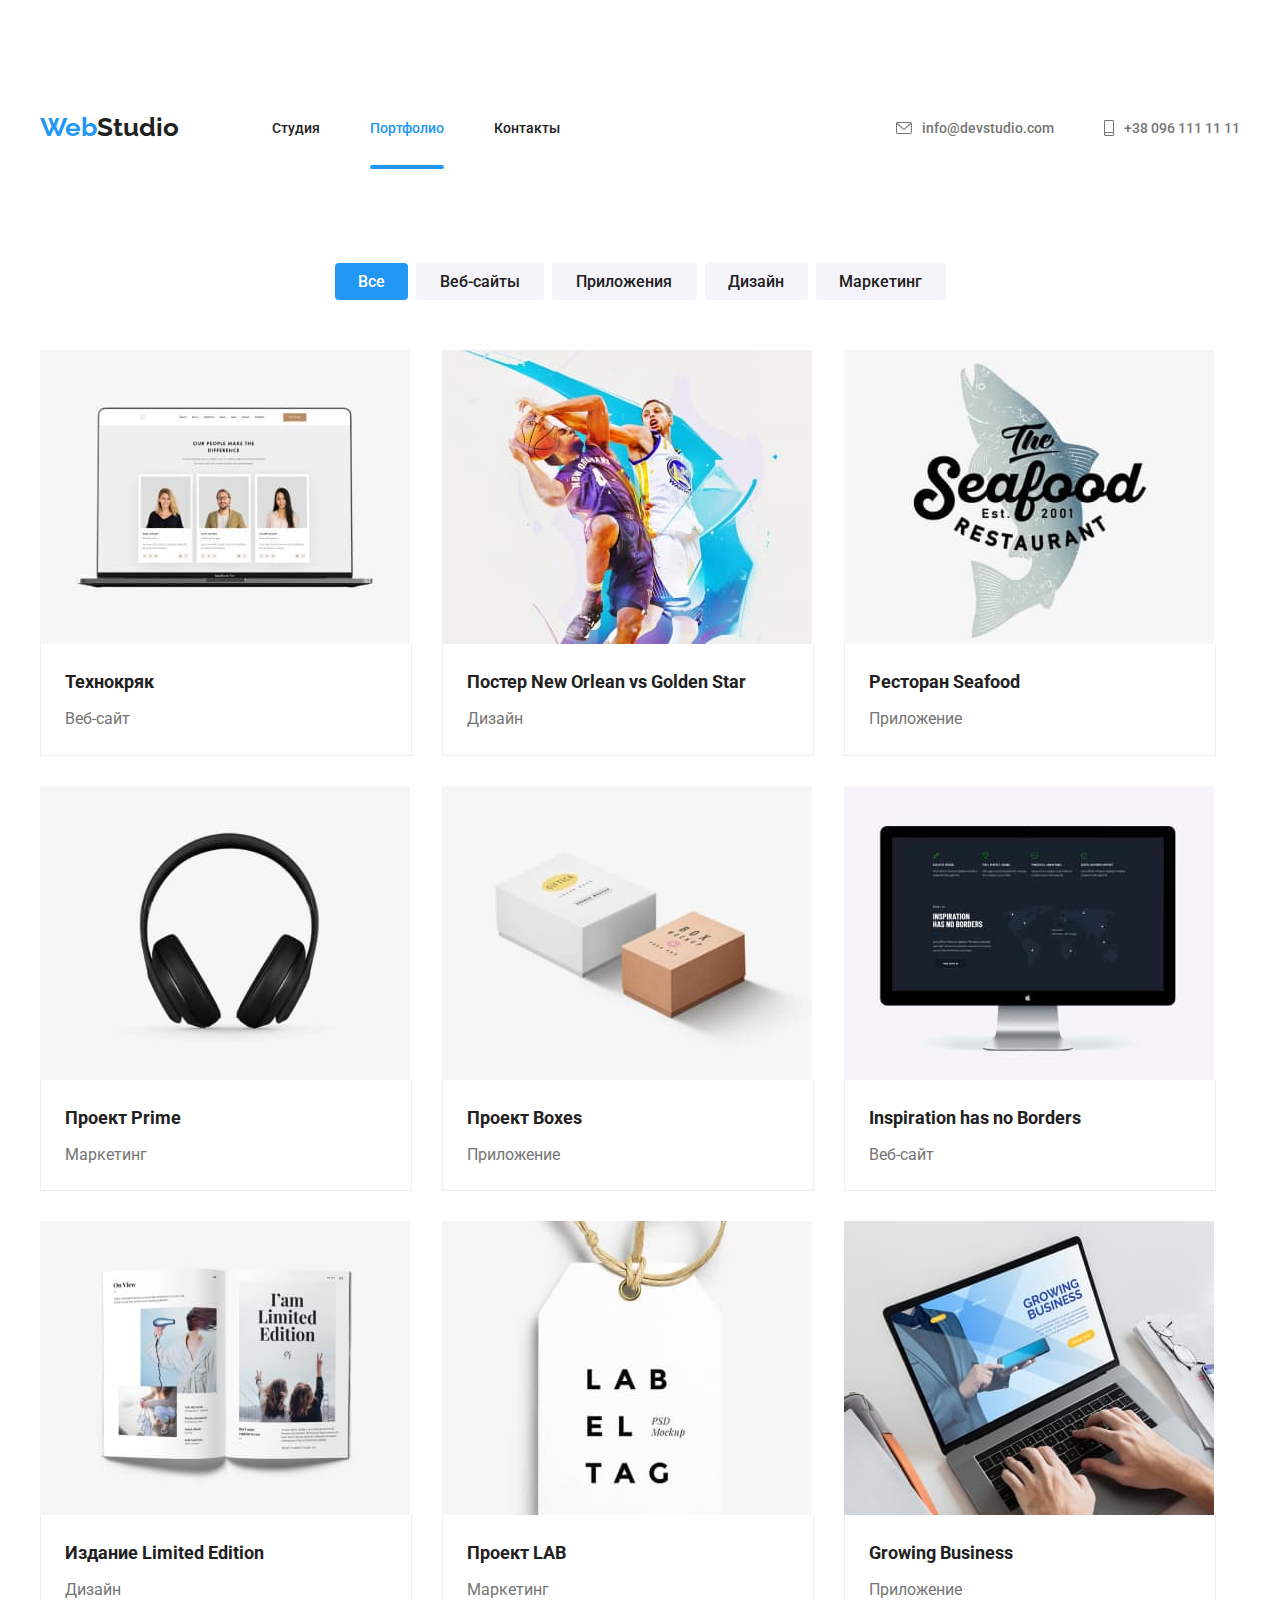
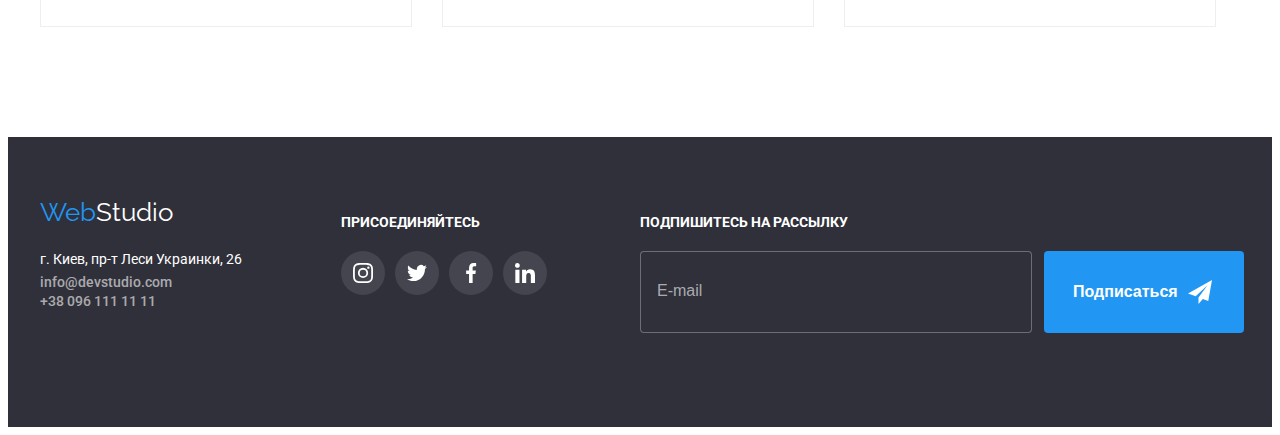
==== commit 798b698f: "correct teg" ====
--- a/portfolio.html
+++ b/portfolio.html
@@ -48,7 +48,7 @@
                         +38 096 111 11 11
                     </a>
                 </li>
-            </ul__
+            </ul>
         </div>
     </header>
 
--- a/css/main.min.css
+++ b/css/main.min.css
@@ -1,2 +1,2 @@
-body{background-color:var(--primari-white-color);font-family:'Roboto', sans-serif;padding-top:80px}body li{list-style-type:none}body a{text-decoration:none}body .container{margin-left:auto;margin-right:auto;width:1200px;padding-left:15px;padding-right:15px}.header__line{position:fixed;width:100%;background-color:#ffffff;border-bottom:1px solid #ECECEC;top:0px;left:0px;z-index:9}.header__box{display:-webkit-box;display:-ms-flexbox;display:flex;-webkit-box-align:center;-ms-flex-align:center;align-items:center}.header__nav{display:-webkit-box;display:-ms-flexbox;display:flex}.header__logo{color:#2196F3;font-family:'Raleway', sans-serif;font-weight:700;font-size:26px;line-height:1.2;padding-top:24px;padding-bottom:25px}.header__text-logo{color:#212121}.header__list{display:-webkit-box;display:-ms-flexbox;display:flex;margin-top:0px;margin-right:0px;margin-bottom:0px;margin-left:93px;padding:0px}.header__list .header__site-link.current{color:#2196F3}.header__list .current::after{content:"";position:absolute;display:block;width:100%;height:4px;background-color:#2196F3;border-radius:2px;left:0px;bottom:0px}.header__list .header__site+.header__site{margin-left:50px}.header__site{position:relative}.header__site-link{display:block;color:#212121;font-weight:500;font-size:14px;line-height:1.2;padding-top:32px;padding-bottom:32px;-webkit-transition-property:color, fill;transition-property:color, fill;-webkit-transition-duration:250ms;transition-duration:250ms;-webkit-transition-timing-function:cubic-bezier(0.4, 0, 0.2, 1);transition-timing-function:cubic-bezier(0.4, 0, 0.2, 1)}.header__site-link:focus,.header__site-link:hover{color:#2196F3;fill:#2196F3}.header__contact{display:-webkit-box;display:-ms-flexbox;display:flex;margin-top:0px;margin-right:0px;margin-bottom:0px;margin-left:auto;padding:0px}.header__contact .header__site+.header__site{margin-left:50px}.header__site{position:relative}.header__link-auth{display:-webkit-inline-box;display:-ms-inline-flexbox;display:inline-flex;-webkit-box-align:center;-ms-flex-align:center;align-items:center;color:#757575;font-weight:500;font-size:14px;line-height:1.2;padding-top:32px;padding-bottom:32px;fill:#757575;-webkit-transition-property:color;transition-property:color;-webkit-transition-duration:250ms;transition-duration:250ms;-webkit-transition-timing-function:cubic-bezier(0.4, 0, 0.2, 1);transition-timing-function:cubic-bezier(0.4, 0, 0.2, 1)}.header__link-auth:hover,.header__link-auth:focus{color:#2196F3;fill:#2196F3}.header__mail-icon{margin-right:10px;fill:currentColor}.header__tell-icon{margin-right:10px;fill:currentColor}.hero{background-color:#2F303A;text-align:center;padding-top:200px;padding-bottom:200px;max-width:1600px;height:600px;margin-left:auto;margin-right:auto;background-image:-webkit-gradient(linear, left top, right top, from(rgba(47,48,58,0.4)), to(rgba(47,48,58,0.4))),url(../img/Img.jpg);background-image:linear-gradient(to right, rgba(47,48,58,0.4), rgba(47,48,58,0.4)),url(../img/Img.jpg);-webkit-transition-property:-webkit-box-shadow;transition-property:-webkit-box-shadow;transition-property:box-shadow;transition-property:box-shadow, -webkit-box-shadow;-webkit-transition-duration:250ms;transition-duration:250ms;-webkit-transition-timing-function:cubic-bezier(0.4, 0, 0.2, 1);transition-timing-function:cubic-bezier(0.4, 0, 0.2, 1)}.hero:hover{-webkit-box-shadow:0px 4px 4px rgba(0,0,0,0.25);box-shadow:0px 4px 4px rgba(0,0,0,0.25)}.hero__text{margin-top:0px;margin-bottom:30px;color:#fff;font-weight:900;font-size:44px;line-height:1.4}.hero__button{background-color:#2196F3;color:#fff;font-family:inherit;font-weight:700;font-size:16px;line-height:1.2;cursor:pointer;padding:10px 32px;border-radius:4px;text-align:center;border:none;min-width:200px;-webkit-transition-property:background-color;transition-property:background-color;-webkit-transition-duration:250ms;transition-duration:250ms;-webkit-transition-timing-function:cubic-bezier(0.4, 0, 0.2, 1);transition-timing-function:cubic-bezier(0.4, 0, 0.2, 1)}.hero__button:hover,.hero__button:focus{background-color:#188CE8}.benefits__section{padding-top:94px;padding-bottom:94px}.benefits__element-icon{width:270px;height:120px;margin-bottom:30px;background-color:#F5F4FA;display:-webkit-box;display:-ms-flexbox;display:flex;-webkit-box-pack:center;-ms-flex-pack:center;justify-content:center;-webkit-box-align:center;-ms-flex-align:center;align-items:center}.benefits__list{margin-top:0px;display:-webkit-box;display:-ms-flexbox;display:flex;-webkit-padding-start:0px;padding-inline-start:0px}.benefits__list>.benefits__element+.benefits__element{margin-left:30px}.benefits__title{margin-top:0px;margin-bottom:10px;color:#212121;font-weight:700;font-size:14px;line-height:1.2}.benefits__text{margin-top:0px;margin-bottom:0px;color:#757575;font-weight:400;font-size:14px;line-height:1.7}.work{padding-bottom:94px}.work__title{margin-top:0px;margin-bottom:50px;color:#212121;font-weight:700;font-size:36px;line-height:1.2;text-align:center}.work__list{display:-webkit-box;display:-ms-flexbox;display:flex;margin-top:0px;margin-bottom:0px;-webkit-padding-start:0px;padding-inline-start:0px}.work__list>.work__foto+.work__foto{margin-left:30px}.work__foto{position:relative}.work__foto-title{position:absolute;left:0px;bottom:0px;width:100%;height:70px;padding-top:27px;padding-bottom:27px;background:rgba(47,48,58,0.8)}.work__name-foto{font-weight:700;font-size:14px;line-height:1.14;text-align:center;color:#fff;margin:0px}.work__image{display:block}.team{background-color:#F5F4FA}.team__title{color:#212121;font-weight:700;font-size:36px;line-height:1.2;text-align:center;margin-top:0px;margin-bottom:50px}.team__list{display:-webkit-box;display:-ms-flexbox;display:flex;-webkit-padding-start:0px;padding-inline-start:0px;margin-top:0px;margin-bottom:0px}.team__list>.team__card+.team__card{margin-left:30px}.team__card{background-color:#fff;text-align:center;width:270px;border-radius:0px 0px 4px 4px;-webkit-box-shadow:0px 1px 3px 0px rgba(0,0,0,0.12),0px 1px 1px 0px rgba(0,0,0,0.14),0px 2px 1px 0px rgba(0,0,0,0.2);box-shadow:0px 1px 3px 0px rgba(0,0,0,0.12),0px 1px 1px 0px rgba(0,0,0,0.14),0px 2px 1px 0px rgba(0,0,0,0.2)}.team__foto{display:block}.team__info{padding-top:30px;padding-bottom:30px}.team__name{color:#212121;font-weight:500;font-size:16px;line-height:1.2;margin-top:0px;margin-bottom:10px}.team__position{color:#757575;font-weight:400;font-size:16px;line-height:1.2;margin-top:0px;margin-bottom:16px}.team__icon-list{display:-webkit-box;display:-ms-flexbox;display:flex;padding:0px;margin:0px 32px 0px 32px}.team__icon-list .team__icon+.team__icon{margin-left:10px}.team__link{display:-webkit-box;display:-ms-flexbox;display:flex;margin:0px;background-color:#fff;fill:#AFB1B8;width:44px;height:44px;-webkit-box-pack:center;-ms-flex-pack:center;justify-content:center;-webkit-box-align:center;-ms-flex-align:center;align-items:center;border-radius:50%;-webkit-transition-property:background-color, fill;transition-property:background-color, fill;-webkit-transition-duration:250ms;transition-duration:250ms;-webkit-transition-timing-function:cubic-bezier(0.4, 0, 0.2, 1);transition-timing-function:cubic-bezier(0.4, 0, 0.2, 1)}.team__link:hover,.team__link:focus{background-color:#2196F3;fill:#fff}.team__social-icon{display:-webkit-box;display:-ms-flexbox;display:flex;margin:0px;padding:0px}.clients{padding-top:94px;padding-bottom:94px}.clients__tile{color:#212121;font-weight:700;font-size:36px;line-height:1.2;text-align:center;margin-top:0px;margin-bottom:50px}.clients__list{display:-webkit-box;display:-ms-flexbox;display:flex;-webkit-padding-start:0px;padding-inline-start:0px;margin-bottom:0px}.clients__list .clients__element+.clients__element{margin-left:30px}.clients__element{display:-webkit-box;display:-ms-flexbox;display:flex;width:170px;height:92px}.clients__link{width:100%;height:100%;display:-webkit-box;display:-ms-flexbox;display:flex;-webkit-box-pack:center;-ms-flex-pack:center;justify-content:center;-webkit-box-align:center;-ms-flex-align:center;align-items:center;margin:0px;border:1px solid #afb1b8;border-radius:4px;fill:#AFB1B8;-webkit-transition-property:border, fill;transition-property:border, fill;-webkit-transition-duration:250ms;transition-duration:250ms;-webkit-transition-timing-function:cubic-bezier(0.4, 0, 0.2, 1);transition-timing-function:cubic-bezier(0.4, 0, 0.2, 1)}.clients__link:hover,.clients__link:focus{border:1px solid #2196f3;fill:#2196F3}.footer{background-color:#2F303A;padding-top:60px;padding-bottom:60px}.footer__element{display:-webkit-box;display:-ms-flexbox;display:flex}.footer__logo{display:-webkit-box;display:-ms-flexbox;display:flex;color:#2196F3;font-family:'Raleway', sans-serif;font-weight:400;font-size:26px;line-height:1.2;margin-bottom:20px}.footer__text-logo{color:#fff}.footer__addres{font-style:inherit;width:231px}.footer__strit{color:#fff;font-style:normal;font-weight:400;font-size:14px;line-height:1.7;margin-top:0px;margin-bottom:0px}.footer__contact{padding-left:0px;margin:0px}.footer__mail{margin-bottom:0px;margin-top:0px;margin-bottom:0px}.footer__tell{padding-top:0px;margin-bottom:0px}.footer__link{color:rgba(255,255,255,0.6);font-weight:500;font-size:14px;line-height:1.2;padding-top:9px;-webkit-transition-property:color;transition-property:color;-webkit-transition-duration:250ms;transition-duration:250ms;-webkit-transition-timing-function:cubic-bezier(0.4, 0, 0.2, 1);transition-timing-function:cubic-bezier(0.4, 0, 0.2, 1)}.footer__box{margin-left:70px;padding-top:18px;padding-bottom:34px}.footer__box-title{display:-webkit-box;display:-ms-flexbox;display:flex;color:#fff;font-weight:700;font-size:14px;line-height:1.14;margin-top:0px;margin-bottom:20px}.footer__list{display:-webkit-box;display:-ms-flexbox;display:flex;-webkit-padding-start:0px;padding-inline-start:0px;margin:0px}.footer__list .footer__element+.footer__element{margin-left:10px}.footer__box-link{width:44px;height:44px;display:-webkit-box;display:-ms-flexbox;display:flex;-webkit-box-pack:center;-ms-flex-pack:center;justify-content:center;-webkit-box-align:center;-ms-flex-align:center;align-items:center;margin:0px;background-color:rgba(255,255,255,0.1);fill:#fff;border-radius:50%;-webkit-transition-property:background-color, fill;transition-property:background-color, fill;-webkit-transition-duration:250ms;transition-duration:250ms;-webkit-transition-timing-function:cubic-bezier(0.4, 0, 0.2, 1);transition-timing-function:cubic-bezier(0.4, 0, 0.2, 1)}.footer__box-link:hover,.footer__box-link:focus{background-color:#2196F3}.footer__icon-box{fill:#fff}.footer__subscription{margin-left:93px;padding-top:18px;padding-bottom:34px;width:570px}.footer__subscription-email input::-webkit-input-placeholder{font-weight:400;font-size:16px;line-height:1.25;color:rgba(255,255,255,0.6)}.footer__subscription-email input:-ms-input-placeholder{font-weight:400;font-size:16px;line-height:1.25;color:rgba(255,255,255,0.6)}.footer__subscription-email input::-ms-input-placeholder{font-weight:400;font-size:16px;line-height:1.25;color:rgba(255,255,255,0.6)}.footer__subscription-email input::placeholder{font-weight:400;font-size:16px;line-height:1.25;color:rgba(255,255,255,0.6)}.footer__subscription-title{display:-webkit-box;display:-ms-flexbox;display:flex;font-weight:700;font-size:14px;line-height:1.14;margin-top:0px;margin-bottom:20px;color:#fff}.footer__subscription-email{display:-webkit-inline-box;display:-ms-inline-flexbox;display:inline-flex}.footer__subscription-input{display:-webkit-inline-box;display:-ms-inline-flexbox;display:inline-flex;width:358px;height:50px;padding:15px 16px;cursor:pointer;background-color:#2F303A;color:rgba(255,255,255,0.6);border:1px solid rgba(255,255,255,0.3);border-radius:4px}.footer__subscription-button{display:-webkit-inline-box;display:-ms-inline-flexbox;display:inline-flex;-webkit-box-align:center;-ms-flex-align:center;align-items:center;font-weight:700;font-size:16px;line-height:1.87;text-align:center;min-width:200px;cursor:pointer;color:#fff;background:#2196F3;padding:10px 28px 10px 29px;border-radius:4px;border:none;margin-left:12px}.footer__subscription-icon{-webkit-box-align:center;-ms-flex-align:center;align-items:center;padding:0px;margin:0px;margin-left:10px}.portfolio{padding-top:94px;padding-bottom:94px}.portfolio__filter{display:-webkit-box;display:-ms-flexbox;display:flex;margin-top:0px;margin-bottom:50px;-webkit-box-pack:center;-ms-flex-pack:center;justify-content:center;-webkit-padding-start:0px;padding-inline-start:0px}.portfolio__filter>.portfolio__btn+.portfolio__btn{margin-left:8px}.portfolio__filter .current{background-color:#2196F3;color:#fff}.portfolio__filter button:hover,.portfolio__filter button:focus{background-color:#2196F3;color:#fff;-webkit-box-shadow:0px 4px 4px rgba(0,0,0,0.25);box-shadow:0px 4px 4px rgba(0,0,0,0.25)}.portfolio__filter button{font-family:inherit;font-weight:500;font-size:16px;line-height:1.6;color:#212121;background-color:#F5F4FA;cursor:pointer;padding:6px 22px;border-radius:4px;display:inline-block;text-align:center;border:none;margin-bottom:0px;-webkit-transition-property:background-color, color, -webkit-box-shadow;transition-property:background-color, color, -webkit-box-shadow;transition-property:background-color, color, box-shadow;transition-property:background-color, color, box-shadow, -webkit-box-shadow;-webkit-transition-duration:250ms;transition-duration:250ms;-webkit-transition-timing-function:cubic-bezier(0.4, 0, 0.2, 1);transition-timing-function:cubic-bezier(0.4, 0, 0.2, 1)}.portfolio__btn-all{min-width:73px}.portfolio__btn-site{min-width:128px}.portfolio__btn-app{min-width:145px}.portfolio__btn-desighn{min-width:103px}.portfolio__btn-marketing{min-width:130px}.portfolio__galery{display:-webkit-box;display:-ms-flexbox;display:flex;-ms-flex-wrap:wrap;flex-wrap:wrap;margin-top:0px;-webkit-padding-start:0px;padding-inline-start:0px}.portfolio__image{position:relative;overflow:hidden}.portfolio__image::before{content:'';display:-webkit-box;display:-ms-flexbox;display:flex;position:absolute;left:0px;top:294px;width:370px;height:294px;background:rgba(33,150,243,0.9);-webkit-transition:-webkit-transform 250ms cubic-bezier(0.4, 0, 0.2, 1);transition:-webkit-transform 250ms cubic-bezier(0.4, 0, 0.2, 1);transition:transform 250ms cubic-bezier(0.4, 0, 0.2, 1);transition:transform 250ms cubic-bezier(0.4, 0, 0.2, 1), -webkit-transform 250ms cubic-bezier(0.4, 0, 0.2, 1)}.portfolio__content{position:absolute;width:322px;height:168px;left:24px;top:357px;-webkit-transition:-webkit-transform 250ms cubic-bezier(0.4, 0, 0.2, 1);transition:-webkit-transform 250ms cubic-bezier(0.4, 0, 0.2, 1);transition:transform 250ms cubic-bezier(0.4, 0, 0.2, 1);transition:transform 250ms cubic-bezier(0.4, 0, 0.2, 1), -webkit-transform 250ms cubic-bezier(0.4, 0, 0.2, 1)}.portfolio__cards-text{font-weight:400;font-size:18px;line-height:1.55;color:#ffffff;margin:0px}.portfolio__item{margin-bottom:30px;margin-right:30px;-webkit-transition-property:opacity, -webkit-box-shadow;transition-property:opacity, -webkit-box-shadow;transition-property:opacity, box-shadow;transition-property:opacity, box-shadow, -webkit-box-shadow;-webkit-transition-duration:250ms;transition-duration:250ms;-webkit-transition-timing-function:cubic-bezier(0.4, 0, 0.2, 1);transition-timing-function:cubic-bezier(0.4, 0, 0.2, 1)}.portfolio__item:hover{-webkit-box-shadow:0px 4px 4px rgba(0,0,0,0.25);box-shadow:0px 4px 4px rgba(0,0,0,0.25)}.portfolio__item:nth-child(3n){margin-right:0px}.portfolio__item:nth-last-child(-n+3){margin-bottom:0px}.portfolio__item img{display:block}.portfolio__item:hover ::before,.portfolio__item:hover .portfolio__content{-webkit-transform:translateY(-294px);transform:translateY(-294px)}.portfolio__text{padding:20px 24px}.portfolio__name{font-weight:700;font-size:18px;line-height:2;color:#212121;margin-top:0px;margin-bottom:4px}.portfolio__work{font-weight:400;font-size:16px;line-height:1.9;color:#757575;margin-top:0px;margin-bottom:0px}.portfolio__border{width:370px;border-left:1px solid #eee;border-right:1px solid #eee;border-bottom:1px solid #eee}.backdrop{position:fixed;top:0px;left:0px;width:100%;height:100%;z-index:10;background:rgba(0,0,0,0.2);-webkit-transition-property:opacity, -webkit-box-shadow;transition-property:opacity, -webkit-box-shadow;transition-property:opacity, box-shadow;transition-property:opacity, box-shadow, -webkit-box-shadow;-webkit-transition-duration:250ms;transition-duration:250ms;-webkit-transition-timing-function:cubic-bezier(0.4, 0, 0.2, 1);transition-timing-function:cubic-bezier(0.4, 0, 0.2, 1)}.backdrop__modal{position:relative;width:528px;height:581px;top:50%;left:50%;-webkit-transform:translate(-50%, -50%);transform:translate(-50%, -50%);background-color:#fff;border-radius:4px;-webkit-box-shadow:0px 1px 3px rgba(0,0,0,0.12),0px 1px 1px rgba(0,0,0,0.14),0px 2px 1px rgba(0,0,0,0.2);box-shadow:0px 1px 3px rgba(0,0,0,0.12),0px 1px 1px rgba(0,0,0,0.14),0px 2px 1px rgba(0,0,0,0.2)}.backdrop__modal-btn{display:-webkit-box;display:-ms-flexbox;display:flex;-webkit-box-pack:center;-ms-flex-pack:center;justify-content:center;-webkit-box-align:center;-ms-flex-align:center;align-items:center;position:absolute;top:8px;right:8px;width:30px;height:30px;background:#fff;border:1px solid rgba(0,0,0,0.1);border-radius:50%;padding:0;cursor:pointer;fill:#000000}.backdrop__icon-close{-webkit-transition-property:fill;transition-property:fill;-webkit-transition-duration:250ms;transition-duration:250ms;-webkit-transition-timing-function:cubic-bezier(0.4, 0, 0.2, 1);transition-timing-function:cubic-bezier(0.4, 0, 0.2, 1)}.backdrop__icon-close:hover{fill:#188CE8}.is-hidden{opacity:0;pointer-events:none}.backdrop__form{width:100%;height:100%;padding:40px}.backdrop__form-title{font-weight:700;font-size:20px;line-height:1.15;text-align:center;margin-top:0px;margin-bottom:12px}.backdrop__form-field{display:-webkit-box;display:-ms-flexbox;display:flex;position:relative;-webkit-box-orient:vertical;-webkit-box-direction:normal;-ms-flex-direction:column;flex-direction:column;margin-bottom:10px;fill:#000000;-webkit-transition:-webkit-transform 250ms cubic-bezier(0.4, 0, 0.2, 1);transition:-webkit-transform 250ms cubic-bezier(0.4, 0, 0.2, 1);transition:transform 250ms cubic-bezier(0.4, 0, 0.2, 1);transition:transform 250ms cubic-bezier(0.4, 0, 0.2, 1), -webkit-transform 250ms cubic-bezier(0.4, 0, 0.2, 1);font-weight:400;font-size:12px;line-height:1.16;color:#757575}.backdrop__form-input{display:-webkit-box;display:-ms-flexbox;display:flex;margin-top:4px;padding:12px 12px 12px 42px;height:40px;border:1px solid rgba(33,33,33,0.2);border-radius:4px;cursor:pointer}.backdrop__form-input:focus,.backdrop__form-texterea:focus{outline:1px solid #2196F3}.backdrop__icon-form{position:absolute;top:28px;right:12px;bottom:11px;left:12px}.backdrop__form-input:focus+.backdrop__icon-form{fill:#2196F3}.backdrop__form-texterea{border:1px solid rgba(33,33,33,0.2);border-radius:4px;resize:none;width:448px;height:120px;padding:12px 16px;margin-top:4px;cursor:pointer}textarea::-webkit-input-placeholder{font-weight:400;font-size:12px;line-height:1.16;color:rgba(117,117,117,0.5)}textarea:-ms-input-placeholder{font-weight:400;font-size:12px;line-height:1.16;color:rgba(117,117,117,0.5)}textarea::-ms-input-placeholder{font-weight:400;font-size:12px;line-height:1.16;color:rgba(117,117,117,0.5)}textarea::placeholder{font-weight:400;font-size:12px;line-height:1.16;color:rgba(117,117,117,0.5)}.backdrop__policy{display:-webkit-box;display:-ms-flexbox;display:flex;margin:20px 0px 30px 0px}.backdrop__agree{display:-webkit-box;display:-ms-flexbox;display:flex;-webkit-box-align:center;-ms-flex-align:center;align-items:center;font-weight:400;font-size:14px;line-height:1.71;color:#757575;padding-left:12px}.backdrop__input-agree{position:absolute;width:1px;height:1px;margin:-1px;border:0;padding:0px;clip:rect(0 0 0 0);overflow:hidden}.backdrop__input-agree:checked+.backdrop__icon-agree{background-color:#2196F3;background-image:url(../img/icon-check.svg);background-size:contain;background-origin:border-box;border-color:#2196F3}.backdrop__icon-agree{display:inline-block;width:16px;height:15px;border:2px solid #000000;border-radius:3px;margin-right:7px}.backdrop__contract-link{font-weight:400;font-size:14px;line-height:1.71;-webkit-text-decoration-line:underline;text-decoration-line:underline;color:#2196F3;margin-left:5px}.backdrop__button-form{font-family:inherit;font-weight:700;font-size:16px;line-height:1.87;display:-webkit-box;display:-ms-flexbox;display:flex;margin-left:auto;margin-right:auto;padding:10px 55px 10px 56px;cursor:pointer;max-width:200px;color:#fff;background:#188CE8;-webkit-filter:drop-shadow(0px 4px 4px rgba(0,0,0,0.25));filter:drop-shadow(0px 4px 4px rgba(0,0,0,0.25));border:none;border-radius:4px;-webkit-transition-property:background-color, color, -webkit-box-shadow;transition-property:background-color, color, -webkit-box-shadow;transition-property:background-color, color, box-shadow;transition-property:background-color, color, box-shadow, -webkit-box-shadow;-webkit-transition-duration:250ms;transition-duration:250ms;-webkit-transition-timing-function:cubic-bezier(0.4, 0, 0.2, 1);transition-timing-function:cubic-bezier(0.4, 0, 0.2, 1)}.backdrop__button-form:hover{-webkit-box-shadow:0px 4px 4px rgba(0,0,0,0.15);box-shadow:0px 4px 4px rgba(0,0,0,0.15)}
+body{background-color:var(--primari-white-color);font-family:'Roboto', sans-serif;padding-top:80px}body li{list-style-type:none}body a{text-decoration:none}body .container{margin-left:auto;margin-right:auto;width:1200px;padding-left:15px;padding-right:15px}.header-line{position:fixed;width:100%;background-color:#ffffff;border-bottom:1px solid #ECECEC;top:0px;left:0px;z-index:9}.header__box{display:-webkit-box;display:-ms-flexbox;display:flex;-webkit-box-align:center;-ms-flex-align:center;align-items:center}.header__nav{display:-webkit-box;display:-ms-flexbox;display:flex}.header__logo{color:#2196F3;font-family:'Raleway', sans-serif;font-weight:700;font-size:26px;line-height:1.2;padding-top:24px;padding-bottom:25px}.header__text-logo{color:#212121}.header__list{display:-webkit-box;display:-ms-flexbox;display:flex;margin-top:0px;margin-right:0px;margin-bottom:0px;margin-left:93px;padding:0px}.header__list .header__site-link.current{color:#2196F3}.header__list .current::after{content:"";position:absolute;display:block;width:100%;height:4px;background-color:#2196F3;border-radius:2px;left:0px;bottom:0px}.header__list .header__site+.header__site{margin-left:50px}.header__site{position:relative}.header__site-link{display:block;color:#212121;font-weight:500;font-size:14px;line-height:1.2;padding-top:32px;padding-bottom:32px;-webkit-transition-property:color, fill;transition-property:color, fill;-webkit-transition-duration:250ms;transition-duration:250ms;-webkit-transition-timing-function:cubic-bezier(0.4, 0, 0.2, 1);transition-timing-function:cubic-bezier(0.4, 0, 0.2, 1)}.header__site-link:focus,.header__site-link:hover{color:#2196F3;fill:#2196F3}.header__contact{display:-webkit-box;display:-ms-flexbox;display:flex;margin-top:0px;margin-right:0px;margin-bottom:0px;margin-left:auto;padding:0px}.header__contact .header__site+.header__site{margin-left:50px}.header__site{position:relative}.header__link-auth{display:-webkit-inline-box;display:-ms-inline-flexbox;display:inline-flex;-webkit-box-align:center;-ms-flex-align:center;align-items:center;color:#757575;font-weight:500;font-size:14px;line-height:1.2;padding-top:32px;padding-bottom:32px;fill:#757575;-webkit-transition-property:color;transition-property:color;-webkit-transition-duration:250ms;transition-duration:250ms;-webkit-transition-timing-function:cubic-bezier(0.4, 0, 0.2, 1);transition-timing-function:cubic-bezier(0.4, 0, 0.2, 1)}.header__link-auth:hover,.header__link-auth:focus{color:#2196F3;fill:#2196F3}.header__mail-icon{margin-right:10px;fill:currentColor}.header__tell-icon{margin-right:10px;fill:currentColor}.hero{background-color:#2F303A;text-align:center;padding-top:200px;padding-bottom:200px;max-width:1600px;height:600px;margin-left:auto;margin-right:auto;background-image:-webkit-gradient(linear, left top, right top, from(rgba(47,48,58,0.4)), to(rgba(47,48,58,0.4))),url(../img/Img.jpg);background-image:linear-gradient(to right, rgba(47,48,58,0.4), rgba(47,48,58,0.4)),url(../img/Img.jpg);-webkit-transition-property:-webkit-box-shadow;transition-property:-webkit-box-shadow;transition-property:box-shadow;transition-property:box-shadow, -webkit-box-shadow;-webkit-transition-duration:250ms;transition-duration:250ms;-webkit-transition-timing-function:cubic-bezier(0.4, 0, 0.2, 1);transition-timing-function:cubic-bezier(0.4, 0, 0.2, 1)}.hero:hover{-webkit-box-shadow:0px 4px 4px rgba(0,0,0,0.25);box-shadow:0px 4px 4px rgba(0,0,0,0.25)}.hero__text{margin-top:0px;margin-bottom:30px;color:#fff;font-weight:900;font-size:44px;line-height:1.4}.hero__button{background-color:#2196F3;color:#fff;font-family:inherit;font-weight:700;font-size:16px;line-height:1.2;cursor:pointer;padding:10px 32px;border-radius:4px;text-align:center;border:none;min-width:200px;-webkit-transition-property:background-color;transition-property:background-color;-webkit-transition-duration:250ms;transition-duration:250ms;-webkit-transition-timing-function:cubic-bezier(0.4, 0, 0.2, 1);transition-timing-function:cubic-bezier(0.4, 0, 0.2, 1)}.hero__button:hover,.hero__button:focus{background-color:#188CE8}.benefits-section{padding-top:94px;padding-bottom:94px}.benefits__element-icon{width:270px;height:120px;margin-bottom:30px;background-color:#F5F4FA;display:-webkit-box;display:-ms-flexbox;display:flex;-webkit-box-pack:center;-ms-flex-pack:center;justify-content:center;-webkit-box-align:center;-ms-flex-align:center;align-items:center}.benefits__list{margin-top:0px;display:-webkit-box;display:-ms-flexbox;display:flex;-webkit-padding-start:0px;padding-inline-start:0px}.benefits__list>.benefits__element+.benefits__element{margin-left:30px}.benefits__title{margin-top:0px;margin-bottom:10px;color:#212121;font-weight:700;font-size:14px;line-height:1.2}.benefits__text{margin-top:0px;margin-bottom:0px;color:#757575;font-weight:400;font-size:14px;line-height:1.7}.work{padding-bottom:94px}.work__title{margin-top:0px;margin-bottom:50px;color:#212121;font-weight:700;font-size:36px;line-height:1.2;text-align:center}.work__list{display:-webkit-box;display:-ms-flexbox;display:flex;margin-top:0px;margin-bottom:0px;-webkit-padding-start:0px;padding-inline-start:0px}.work__list>.work__foto+.work__foto{margin-left:30px}.work__foto{position:relative}.work__foto-title{position:absolute;left:0px;bottom:0px;width:100%;height:70px;padding-top:27px;padding-bottom:27px;background:rgba(47,48,58,0.8)}.work__name-foto{font-weight:700;font-size:14px;line-height:1.14;text-align:center;color:#fff;margin:0px}.work__image{display:block}.team{background-color:#F5F4FA}.team__title{color:#212121;font-weight:700;font-size:36px;line-height:1.2;text-align:center;margin-top:0px;margin-bottom:50px}.team__list{display:-webkit-box;display:-ms-flexbox;display:flex;-webkit-padding-start:0px;padding-inline-start:0px;margin-top:0px;margin-bottom:0px}.team__list>.team__card+.team__card{margin-left:30px}.team__card{background-color:#fff;text-align:center;width:270px;border-radius:0px 0px 4px 4px;-webkit-box-shadow:0px 1px 3px 0px rgba(0,0,0,0.12),0px 1px 1px 0px rgba(0,0,0,0.14),0px 2px 1px 0px rgba(0,0,0,0.2);box-shadow:0px 1px 3px 0px rgba(0,0,0,0.12),0px 1px 1px 0px rgba(0,0,0,0.14),0px 2px 1px 0px rgba(0,0,0,0.2)}.team__foto{display:block}.team__info{padding-top:30px;padding-bottom:30px}.team__name{color:#212121;font-weight:500;font-size:16px;line-height:1.2;margin-top:0px;margin-bottom:10px}.team__position{color:#757575;font-weight:400;font-size:16px;line-height:1.2;margin-top:0px;margin-bottom:16px}.team__icon-list{display:-webkit-box;display:-ms-flexbox;display:flex;padding:0px;margin:0px 32px 0px 32px}.team__icon-list .team__icon+.team__icon{margin-left:10px}.team__link{display:-webkit-box;display:-ms-flexbox;display:flex;margin:0px;background-color:#fff;fill:#AFB1B8;width:44px;height:44px;-webkit-box-pack:center;-ms-flex-pack:center;justify-content:center;-webkit-box-align:center;-ms-flex-align:center;align-items:center;border-radius:50%;-webkit-transition-property:background-color, fill;transition-property:background-color, fill;-webkit-transition-duration:250ms;transition-duration:250ms;-webkit-transition-timing-function:cubic-bezier(0.4, 0, 0.2, 1);transition-timing-function:cubic-bezier(0.4, 0, 0.2, 1)}.team__link:hover,.team__link:focus{background-color:#2196F3;fill:#fff}.team__social-icon{display:-webkit-box;display:-ms-flexbox;display:flex;margin:0px;padding:0px}.clients{padding-top:94px;padding-bottom:94px}.clients__tile{color:#212121;font-weight:700;font-size:36px;line-height:1.2;text-align:center;margin-top:0px;margin-bottom:50px}.clients__list{display:-webkit-box;display:-ms-flexbox;display:flex;-webkit-padding-start:0px;padding-inline-start:0px;margin-bottom:0px}.clients__list .clients__element+.clients__element{margin-left:30px}.clients__element{display:-webkit-box;display:-ms-flexbox;display:flex;width:170px;height:92px}.clients__link{width:100%;height:100%;display:-webkit-box;display:-ms-flexbox;display:flex;-webkit-box-pack:center;-ms-flex-pack:center;justify-content:center;-webkit-box-align:center;-ms-flex-align:center;align-items:center;margin:0px;border:1px solid #afb1b8;border-radius:4px;fill:#AFB1B8;-webkit-transition-property:border, fill;transition-property:border, fill;-webkit-transition-duration:250ms;transition-duration:250ms;-webkit-transition-timing-function:cubic-bezier(0.4, 0, 0.2, 1);transition-timing-function:cubic-bezier(0.4, 0, 0.2, 1)}.clients__link:hover,.clients__link:focus{border:1px solid #2196f3;fill:#2196F3}.footer{background-color:#2F303A;padding-top:60px;padding-bottom:60px}.footer__element{display:-webkit-box;display:-ms-flexbox;display:flex}.footer__logo{display:-webkit-box;display:-ms-flexbox;display:flex;color:#2196F3;font-family:'Raleway', sans-serif;font-weight:400;font-size:26px;line-height:1.2;margin-bottom:20px}.footer__text-logo{color:#fff}.footer__addres{font-style:inherit;width:231px}.footer__strit{color:#fff;font-style:normal;font-weight:400;font-size:14px;line-height:1.7;margin-top:0px;margin-bottom:0px}.footer__contact{padding-left:0px;margin:0px}.footer__mail{margin-bottom:0px;margin-top:0px;margin-bottom:0px}.footer__tell{padding-top:0px;margin-bottom:0px}.footer__link{color:rgba(255,255,255,0.6);font-weight:500;font-size:14px;line-height:1.2;padding-top:9px;-webkit-transition-property:color;transition-property:color;-webkit-transition-duration:250ms;transition-duration:250ms;-webkit-transition-timing-function:cubic-bezier(0.4, 0, 0.2, 1);transition-timing-function:cubic-bezier(0.4, 0, 0.2, 1)}.footer__box{margin-left:70px;padding-top:18px;padding-bottom:34px}.footer__box-title{display:-webkit-box;display:-ms-flexbox;display:flex;color:#fff;font-weight:700;font-size:14px;line-height:1.14;margin-top:0px;margin-bottom:20px}.footer__list{display:-webkit-box;display:-ms-flexbox;display:flex;-webkit-padding-start:0px;padding-inline-start:0px;margin:0px}.footer__list .footer__element+.footer__element{margin-left:10px}.footer__box-link{width:44px;height:44px;display:-webkit-box;display:-ms-flexbox;display:flex;-webkit-box-pack:center;-ms-flex-pack:center;justify-content:center;-webkit-box-align:center;-ms-flex-align:center;align-items:center;margin:0px;background-color:rgba(255,255,255,0.1);fill:#fff;border-radius:50%;-webkit-transition-property:background-color, fill;transition-property:background-color, fill;-webkit-transition-duration:250ms;transition-duration:250ms;-webkit-transition-timing-function:cubic-bezier(0.4, 0, 0.2, 1);transition-timing-function:cubic-bezier(0.4, 0, 0.2, 1)}.footer__box-link:hover,.footer__box-link:focus{background-color:#2196F3}.footer__icon-box{fill:#fff}.footer__subscription{margin-left:93px;padding-top:18px;padding-bottom:34px;width:570px}.footer__subscription-email input::-webkit-input-placeholder{font-weight:400;font-size:16px;line-height:1.25;color:rgba(255,255,255,0.6)}.footer__subscription-email input:-ms-input-placeholder{font-weight:400;font-size:16px;line-height:1.25;color:rgba(255,255,255,0.6)}.footer__subscription-email input::-ms-input-placeholder{font-weight:400;font-size:16px;line-height:1.25;color:rgba(255,255,255,0.6)}.footer__subscription-email input::placeholder{font-weight:400;font-size:16px;line-height:1.25;color:rgba(255,255,255,0.6)}.footer__subscription-title{display:-webkit-box;display:-ms-flexbox;display:flex;font-weight:700;font-size:14px;line-height:1.14;margin-top:0px;margin-bottom:20px;color:#fff}.footer__subscription-email{display:-webkit-inline-box;display:-ms-inline-flexbox;display:inline-flex}.footer__subscription-input{display:-webkit-inline-box;display:-ms-inline-flexbox;display:inline-flex;width:358px;height:50px;padding:15px 16px;cursor:pointer;background-color:#2F303A;color:rgba(255,255,255,0.6);border:1px solid rgba(255,255,255,0.3);border-radius:4px}.footer__subscription-button{display:-webkit-inline-box;display:-ms-inline-flexbox;display:inline-flex;-webkit-box-align:center;-ms-flex-align:center;align-items:center;font-weight:700;font-size:16px;line-height:1.87;text-align:center;min-width:200px;cursor:pointer;color:#fff;background:#2196F3;padding:10px 28px 10px 29px;border-radius:4px;border:none;margin-left:12px}.footer__subscription-icon{-webkit-box-align:center;-ms-flex-align:center;align-items:center;padding:0px;margin:0px;margin-left:10px}.portfolio{padding-top:94px;padding-bottom:94px}.portfolio__filter{display:-webkit-box;display:-ms-flexbox;display:flex;margin-top:0px;margin-bottom:50px;-webkit-box-pack:center;-ms-flex-pack:center;justify-content:center;-webkit-padding-start:0px;padding-inline-start:0px}.portfolio__filter>.portfolio__btn+.portfolio__btn{margin-left:8px}.portfolio__filter .current{background-color:#2196F3;color:#fff}.portfolio__filter button:hover,.portfolio__filter button:focus{background-color:#2196F3;color:#fff;-webkit-box-shadow:0px 4px 4px rgba(0,0,0,0.25);box-shadow:0px 4px 4px rgba(0,0,0,0.25)}.portfolio__filter button{font-family:inherit;font-weight:500;font-size:16px;line-height:1.6;color:#212121;background-color:#F5F4FA;cursor:pointer;padding:6px 22px;border-radius:4px;display:inline-block;text-align:center;border:none;margin-bottom:0px;-webkit-transition-property:background-color, color, -webkit-box-shadow;transition-property:background-color, color, -webkit-box-shadow;transition-property:background-color, color, box-shadow;transition-property:background-color, color, box-shadow, -webkit-box-shadow;-webkit-transition-duration:250ms;transition-duration:250ms;-webkit-transition-timing-function:cubic-bezier(0.4, 0, 0.2, 1);transition-timing-function:cubic-bezier(0.4, 0, 0.2, 1)}.portfolio__btn-all{min-width:73px}.portfolio__btn-site{min-width:128px}.portfolio__btn-app{min-width:145px}.portfolio__btn-desighn{min-width:103px}.portfolio__btn-marketing{min-width:130px}.portfolio__galery{display:-webkit-box;display:-ms-flexbox;display:flex;-ms-flex-wrap:wrap;flex-wrap:wrap;margin-top:0px;-webkit-padding-start:0px;padding-inline-start:0px}.portfolio__image{position:relative;overflow:hidden}.portfolio__image::before{content:'';display:-webkit-box;display:-ms-flexbox;display:flex;position:absolute;left:0px;top:294px;width:370px;height:294px;background:rgba(33,150,243,0.9);-webkit-transition:-webkit-transform 250ms cubic-bezier(0.4, 0, 0.2, 1);transition:-webkit-transform 250ms cubic-bezier(0.4, 0, 0.2, 1);transition:transform 250ms cubic-bezier(0.4, 0, 0.2, 1);transition:transform 250ms cubic-bezier(0.4, 0, 0.2, 1), -webkit-transform 250ms cubic-bezier(0.4, 0, 0.2, 1)}.portfolio__content{position:absolute;width:322px;height:168px;left:24px;top:357px;-webkit-transition:-webkit-transform 250ms cubic-bezier(0.4, 0, 0.2, 1);transition:-webkit-transform 250ms cubic-bezier(0.4, 0, 0.2, 1);transition:transform 250ms cubic-bezier(0.4, 0, 0.2, 1);transition:transform 250ms cubic-bezier(0.4, 0, 0.2, 1), -webkit-transform 250ms cubic-bezier(0.4, 0, 0.2, 1)}.portfolio__cards-text{font-weight:400;font-size:18px;line-height:1.55;color:#ffffff;margin:0px}.portfolio__item{margin-bottom:30px;margin-right:30px;-webkit-transition-property:opacity, -webkit-box-shadow;transition-property:opacity, -webkit-box-shadow;transition-property:opacity, box-shadow;transition-property:opacity, box-shadow, -webkit-box-shadow;-webkit-transition-duration:250ms;transition-duration:250ms;-webkit-transition-timing-function:cubic-bezier(0.4, 0, 0.2, 1);transition-timing-function:cubic-bezier(0.4, 0, 0.2, 1)}.portfolio__item:hover{-webkit-box-shadow:0px 4px 4px rgba(0,0,0,0.25);box-shadow:0px 4px 4px rgba(0,0,0,0.25)}.portfolio__item:nth-child(3n){margin-right:0px}.portfolio__item:nth-last-child(-n+3){margin-bottom:0px}.portfolio__item img{display:block}.portfolio__item:hover ::before,.portfolio__item:hover .portfolio__content{-webkit-transform:translateY(-294px);transform:translateY(-294px)}.portfolio__text{padding:20px 24px}.portfolio__name{font-weight:700;font-size:18px;line-height:2;color:#212121;margin-top:0px;margin-bottom:4px}.portfolio__work{font-weight:400;font-size:16px;line-height:1.9;color:#757575;margin-top:0px;margin-bottom:0px}.portfolio__border{width:370px;border-left:1px solid #eee;border-right:1px solid #eee;border-bottom:1px solid #eee}.backdrop{position:fixed;top:0px;left:0px;width:100%;height:100%;z-index:10;background:rgba(0,0,0,0.2);-webkit-transition-property:opacity, -webkit-box-shadow;transition-property:opacity, -webkit-box-shadow;transition-property:opacity, box-shadow;transition-property:opacity, box-shadow, -webkit-box-shadow;-webkit-transition-duration:250ms;transition-duration:250ms;-webkit-transition-timing-function:cubic-bezier(0.4, 0, 0.2, 1);transition-timing-function:cubic-bezier(0.4, 0, 0.2, 1)}.backdrop__modal{position:relative;width:528px;height:581px;top:50%;left:50%;-webkit-transform:translate(-50%, -50%);transform:translate(-50%, -50%);background-color:#fff;border-radius:4px;-webkit-box-shadow:0px 1px 3px rgba(0,0,0,0.12),0px 1px 1px rgba(0,0,0,0.14),0px 2px 1px rgba(0,0,0,0.2);box-shadow:0px 1px 3px rgba(0,0,0,0.12),0px 1px 1px rgba(0,0,0,0.14),0px 2px 1px rgba(0,0,0,0.2)}.backdrop__modal-btn{display:-webkit-box;display:-ms-flexbox;display:flex;-webkit-box-pack:center;-ms-flex-pack:center;justify-content:center;-webkit-box-align:center;-ms-flex-align:center;align-items:center;position:absolute;top:8px;right:8px;width:30px;height:30px;background:#fff;border:1px solid rgba(0,0,0,0.1);border-radius:50%;padding:0;cursor:pointer;fill:#000000}.backdrop__icon-close{-webkit-transition-property:fill;transition-property:fill;-webkit-transition-duration:250ms;transition-duration:250ms;-webkit-transition-timing-function:cubic-bezier(0.4, 0, 0.2, 1);transition-timing-function:cubic-bezier(0.4, 0, 0.2, 1)}.backdrop__icon-close:hover{fill:#188CE8}.is-hidden{opacity:0;pointer-events:none}.backdrop__form{width:100%;height:100%;padding:40px}.backdrop__form-title{font-weight:700;font-size:20px;line-height:1.15;text-align:center;margin-top:0px;margin-bottom:12px}.backdrop__form-field{display:-webkit-box;display:-ms-flexbox;display:flex;position:relative;-webkit-box-orient:vertical;-webkit-box-direction:normal;-ms-flex-direction:column;flex-direction:column;margin-bottom:10px;fill:#000000;-webkit-transition:-webkit-transform 250ms cubic-bezier(0.4, 0, 0.2, 1);transition:-webkit-transform 250ms cubic-bezier(0.4, 0, 0.2, 1);transition:transform 250ms cubic-bezier(0.4, 0, 0.2, 1);transition:transform 250ms cubic-bezier(0.4, 0, 0.2, 1), -webkit-transform 250ms cubic-bezier(0.4, 0, 0.2, 1);font-weight:400;font-size:12px;line-height:1.16;color:#757575}.backdrop__form-input{display:-webkit-box;display:-ms-flexbox;display:flex;margin-top:4px;padding:12px 12px 12px 42px;height:40px;border:1px solid rgba(33,33,33,0.2);border-radius:4px;cursor:pointer}.backdrop__form-input:focus,.backdrop__form-texterea:focus{outline:1px solid #2196F3}.backdrop__icon-form{position:absolute;top:28px;right:12px;bottom:11px;left:12px}.backdrop__form-input:focus+.backdrop__icon-form{fill:#2196F3}.backdrop__form-texterea{border:1px solid rgba(33,33,33,0.2);border-radius:4px;resize:none;width:448px;height:120px;padding:12px 16px;margin-top:4px;cursor:pointer}textarea::-webkit-input-placeholder{font-weight:400;font-size:12px;line-height:1.16;color:rgba(117,117,117,0.5)}textarea:-ms-input-placeholder{font-weight:400;font-size:12px;line-height:1.16;color:rgba(117,117,117,0.5)}textarea::-ms-input-placeholder{font-weight:400;font-size:12px;line-height:1.16;color:rgba(117,117,117,0.5)}textarea::placeholder{font-weight:400;font-size:12px;line-height:1.16;color:rgba(117,117,117,0.5)}.backdrop__policy{display:-webkit-box;display:-ms-flexbox;display:flex;margin:20px 0px 30px 0px}.backdrop__agree{display:-webkit-box;display:-ms-flexbox;display:flex;-webkit-box-align:center;-ms-flex-align:center;align-items:center;font-weight:400;font-size:14px;line-height:1.71;color:#757575;padding-left:12px}.backdrop__input-agree{position:absolute;width:1px;height:1px;margin:-1px;border:0;padding:0px;clip:rect(0 0 0 0);overflow:hidden}.backdrop__input-agree:checked+.backdrop__icon-agree{background-color:#2196F3;background-image:url(../img/icon-check.svg);background-size:contain;background-origin:border-box;border-color:#2196F3}.backdrop__icon-agree{display:inline-block;width:16px;height:15px;border:2px solid #000000;border-radius:3px;margin-right:7px}.backdrop__contract-link{font-weight:400;font-size:14px;line-height:1.71;-webkit-text-decoration-line:underline;text-decoration-line:underline;color:#2196F3;margin-left:5px}.backdrop__button-form{font-family:inherit;font-weight:700;font-size:16px;line-height:1.87;display:-webkit-box;display:-ms-flexbox;display:flex;margin-left:auto;margin-right:auto;padding:10px 55px 10px 56px;cursor:pointer;max-width:200px;color:#fff;background:#188CE8;-webkit-filter:drop-shadow(0px 4px 4px rgba(0,0,0,0.25));filter:drop-shadow(0px 4px 4px rgba(0,0,0,0.25));border:none;border-radius:4px;-webkit-transition-property:background-color, color, -webkit-box-shadow;transition-property:background-color, color, -webkit-box-shadow;transition-property:background-color, color, box-shadow;transition-property:background-color, color, box-shadow, -webkit-box-shadow;-webkit-transition-duration:250ms;transition-duration:250ms;-webkit-transition-timing-function:cubic-bezier(0.4, 0, 0.2, 1);transition-timing-function:cubic-bezier(0.4, 0, 0.2, 1)}.backdrop__button-form:hover{-webkit-box-shadow:0px 4px 4px rgba(0,0,0,0.15);box-shadow:0px 4px 4px rgba(0,0,0,0.15)}
 /*# sourceMappingURL=main.min.css.map */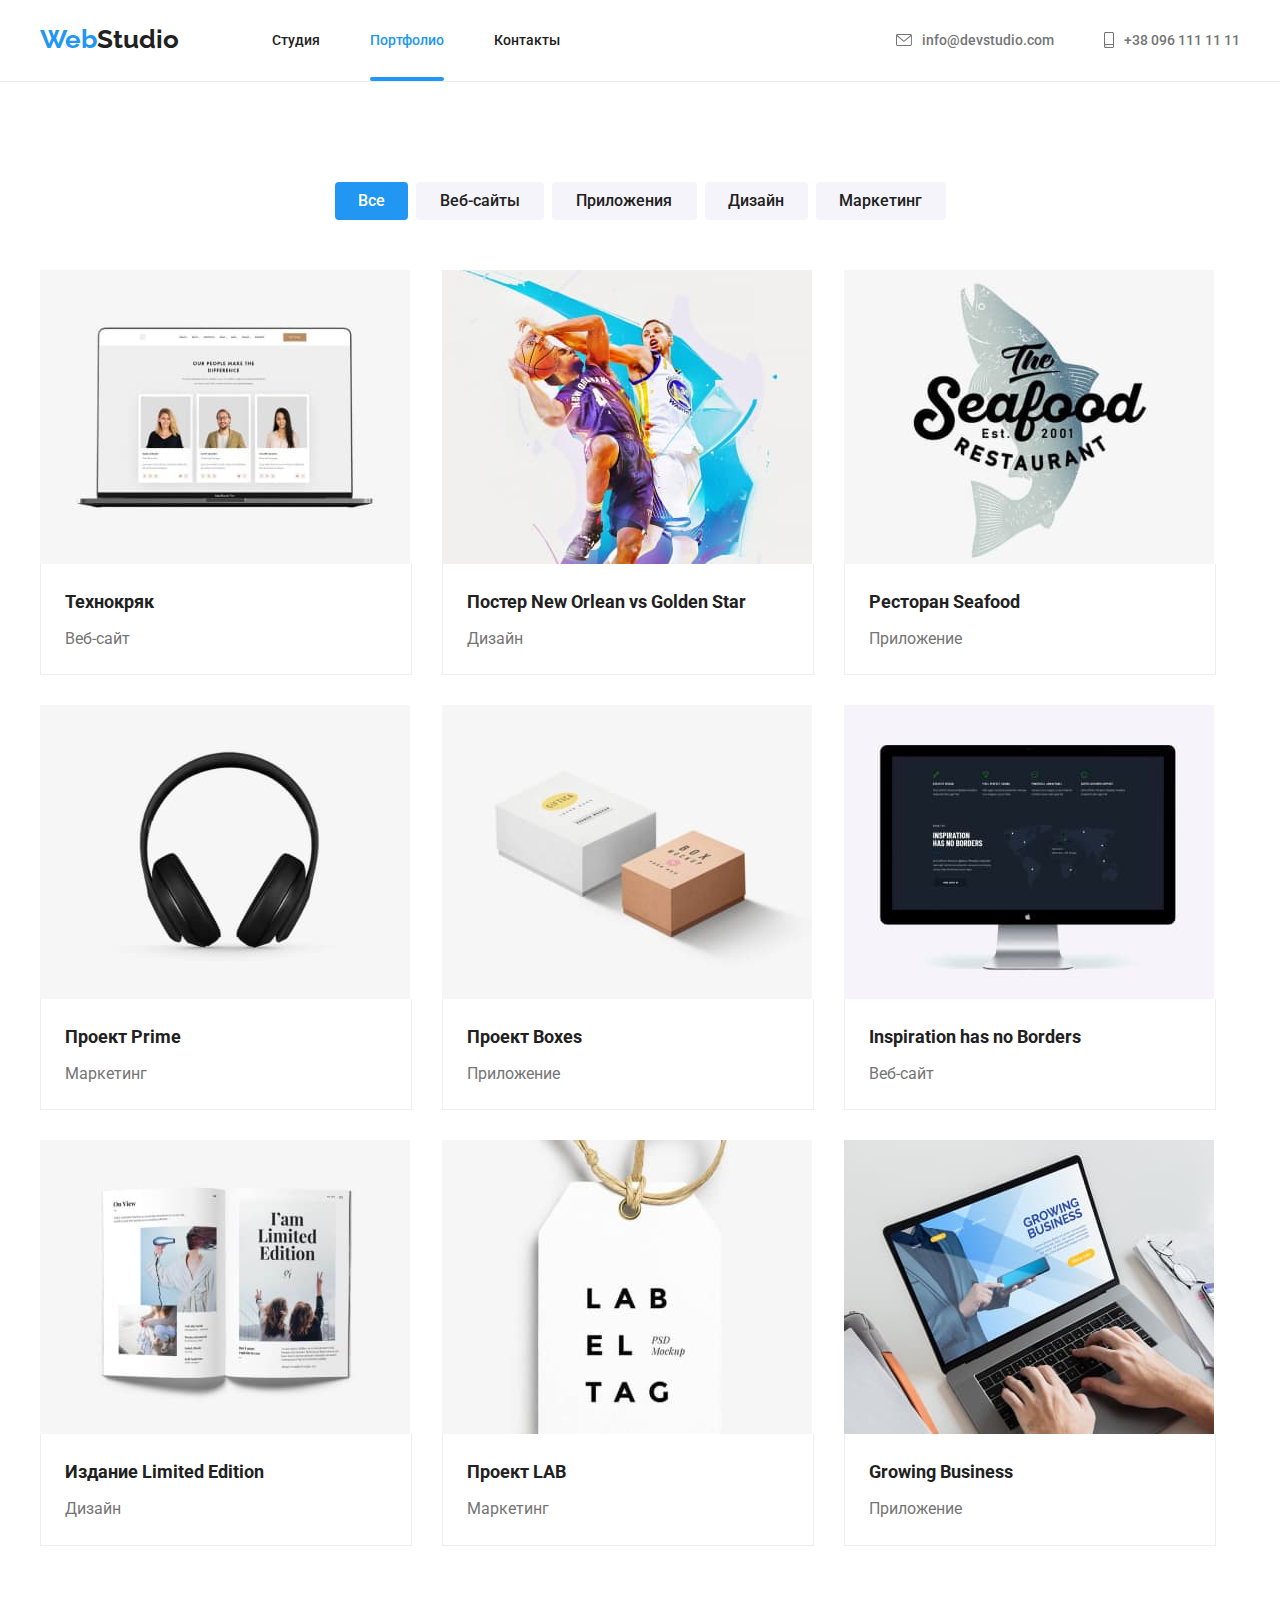
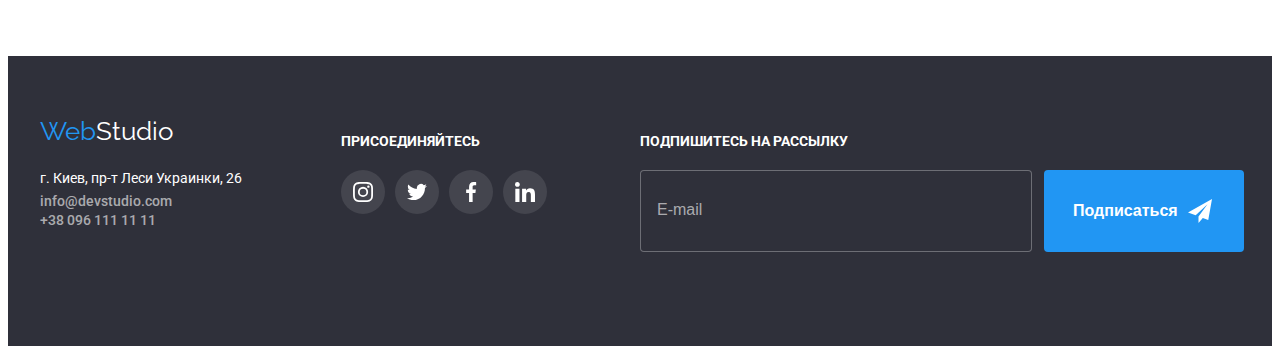
==== commit 81c1f84e: "correct header" ====
--- a/portfolio.html
+++ b/portfolio.html
@@ -20,7 +20,7 @@
 
 <body>
     <!--Шапка сайта-->
-    <header class="header header__line">
+    <header class="header header-line">
         <div class="container header__box">
             <nav class="header__nav">
                 <a href="index.html" class="header__logo" lang="en">Web<span class="header__text-logo">Studio</span></a>
